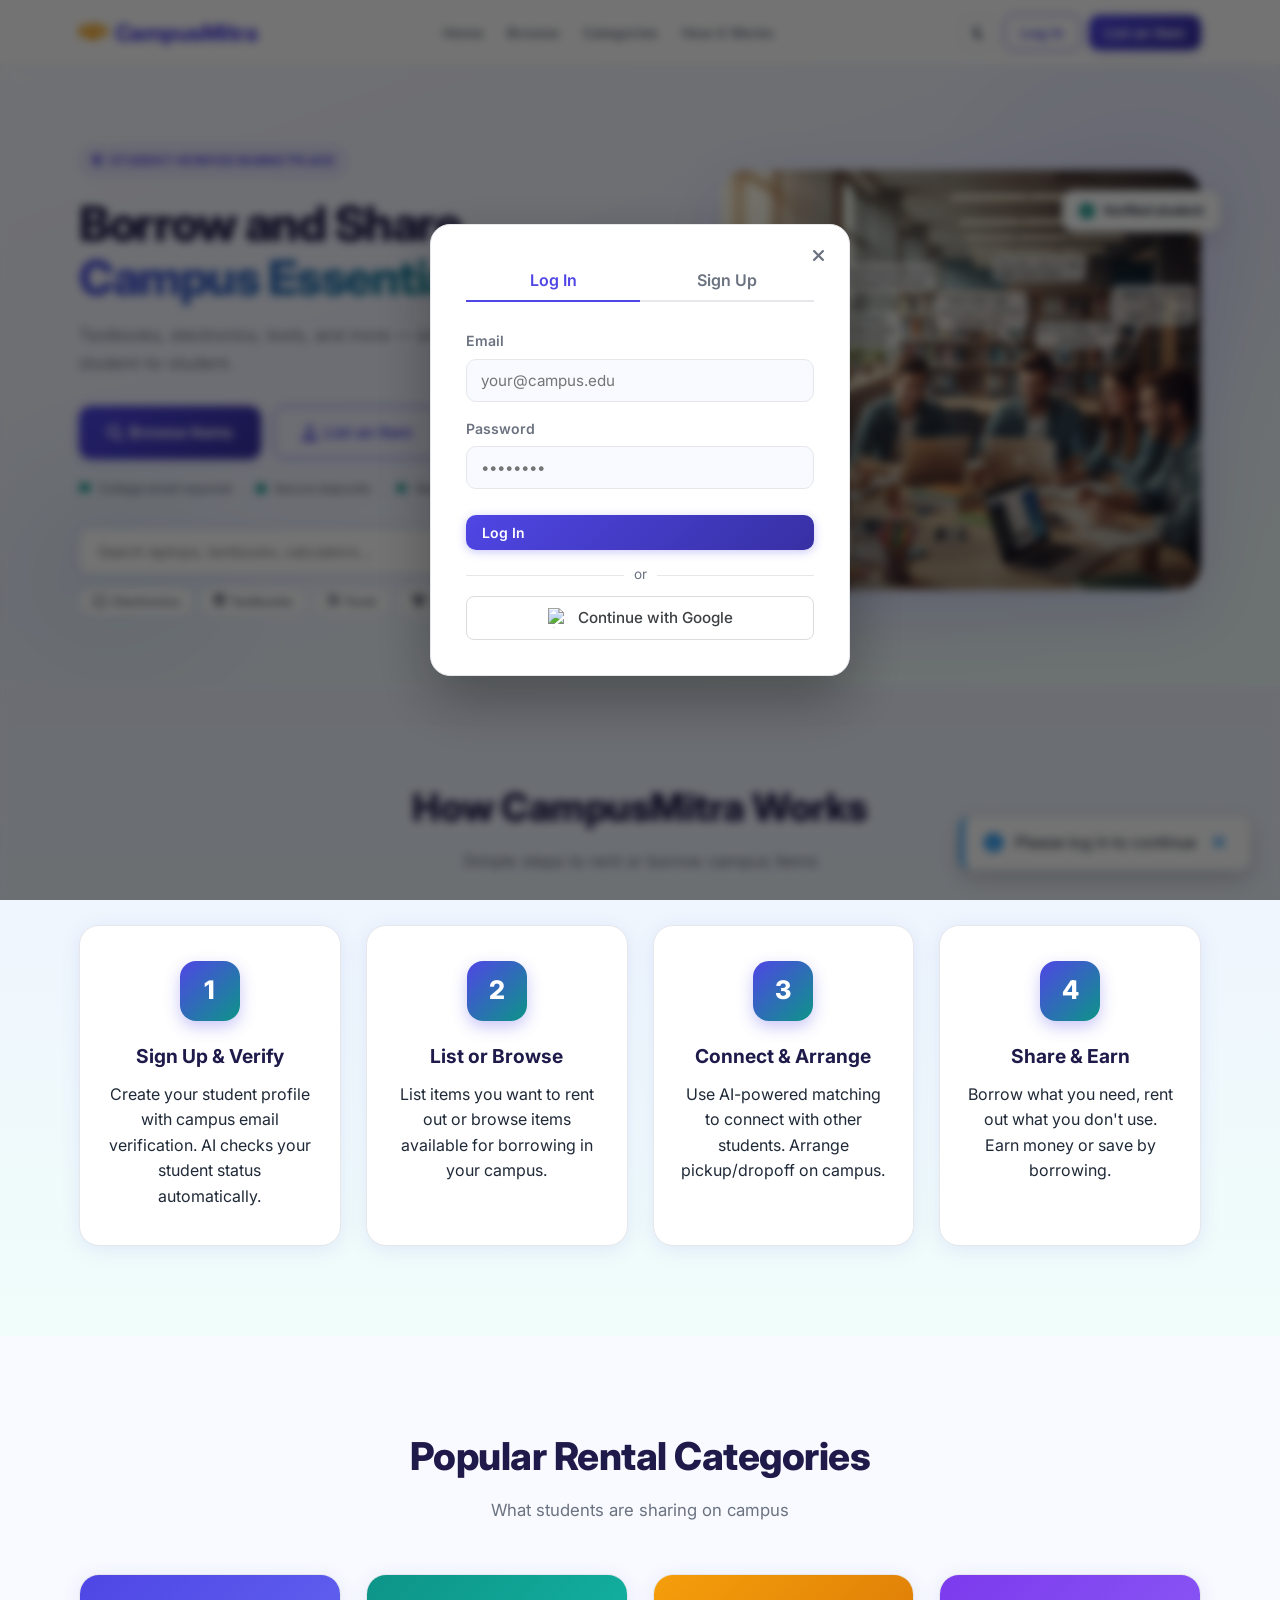
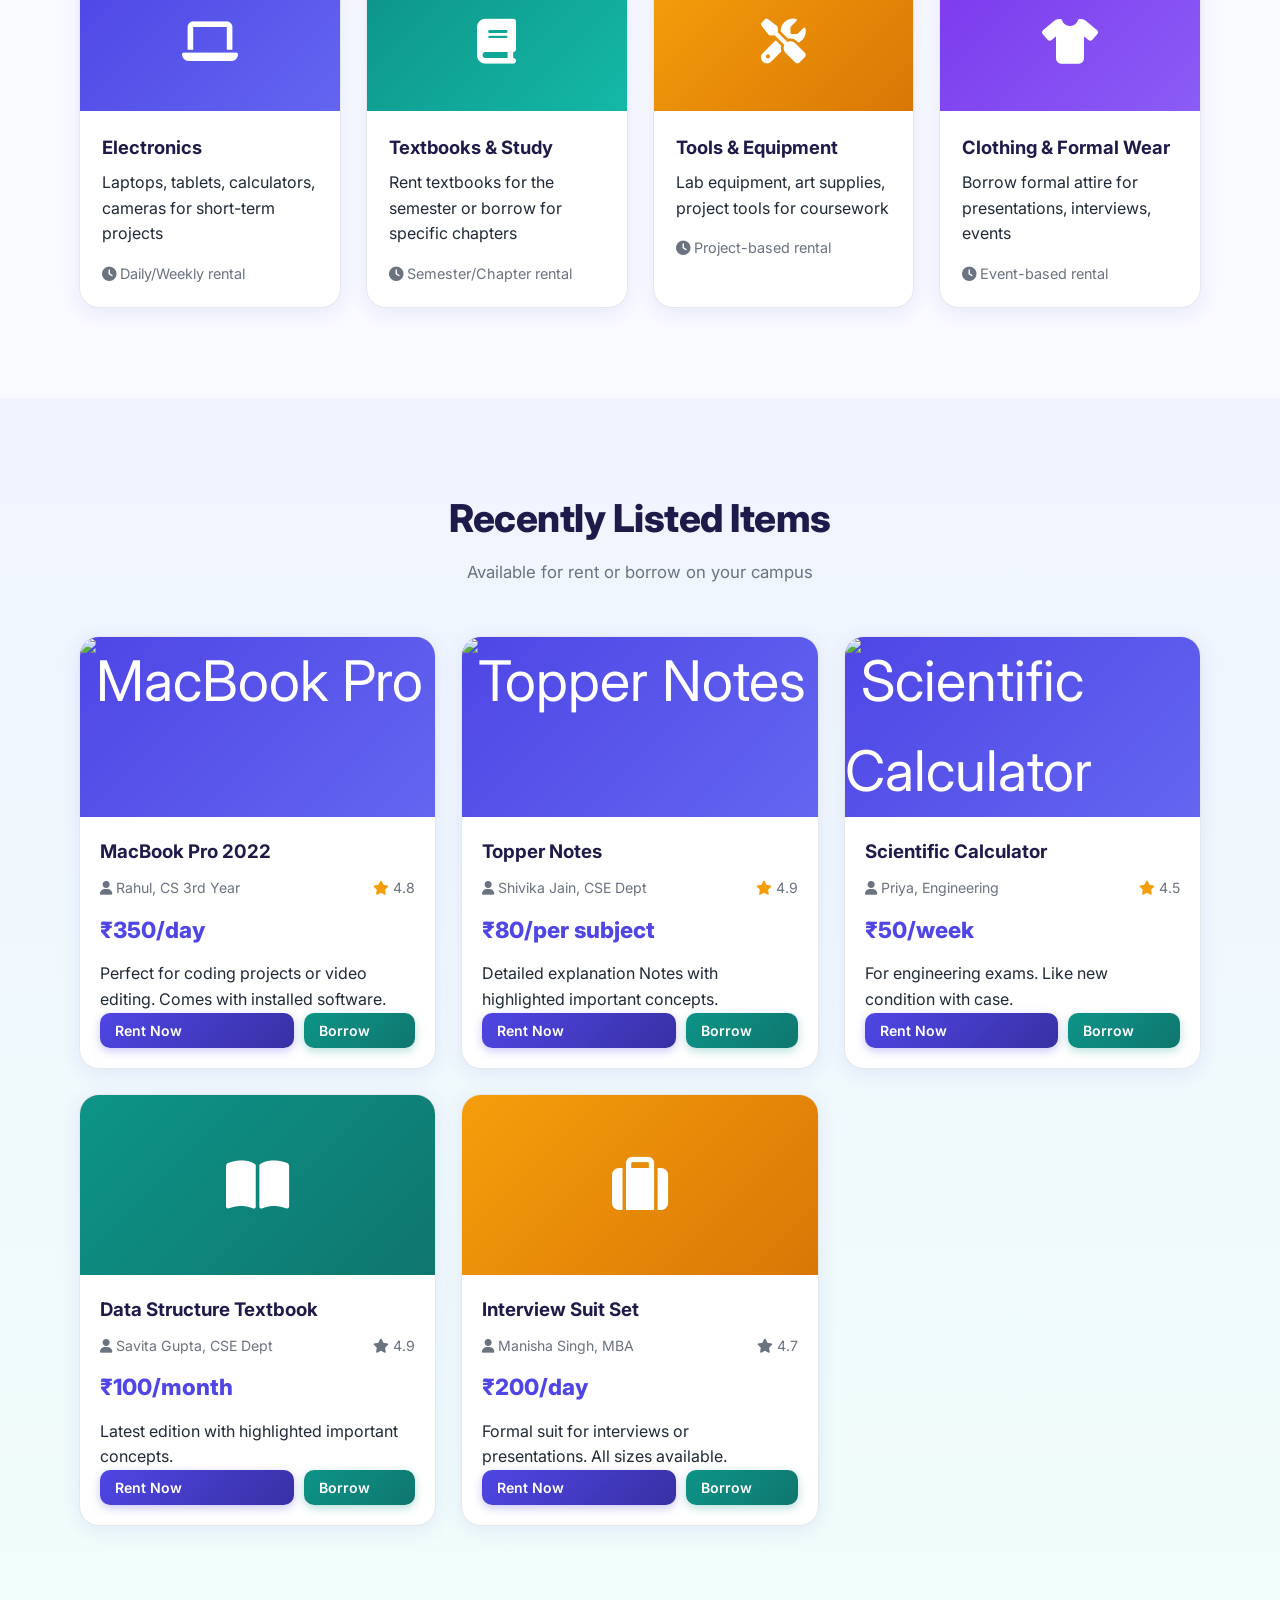
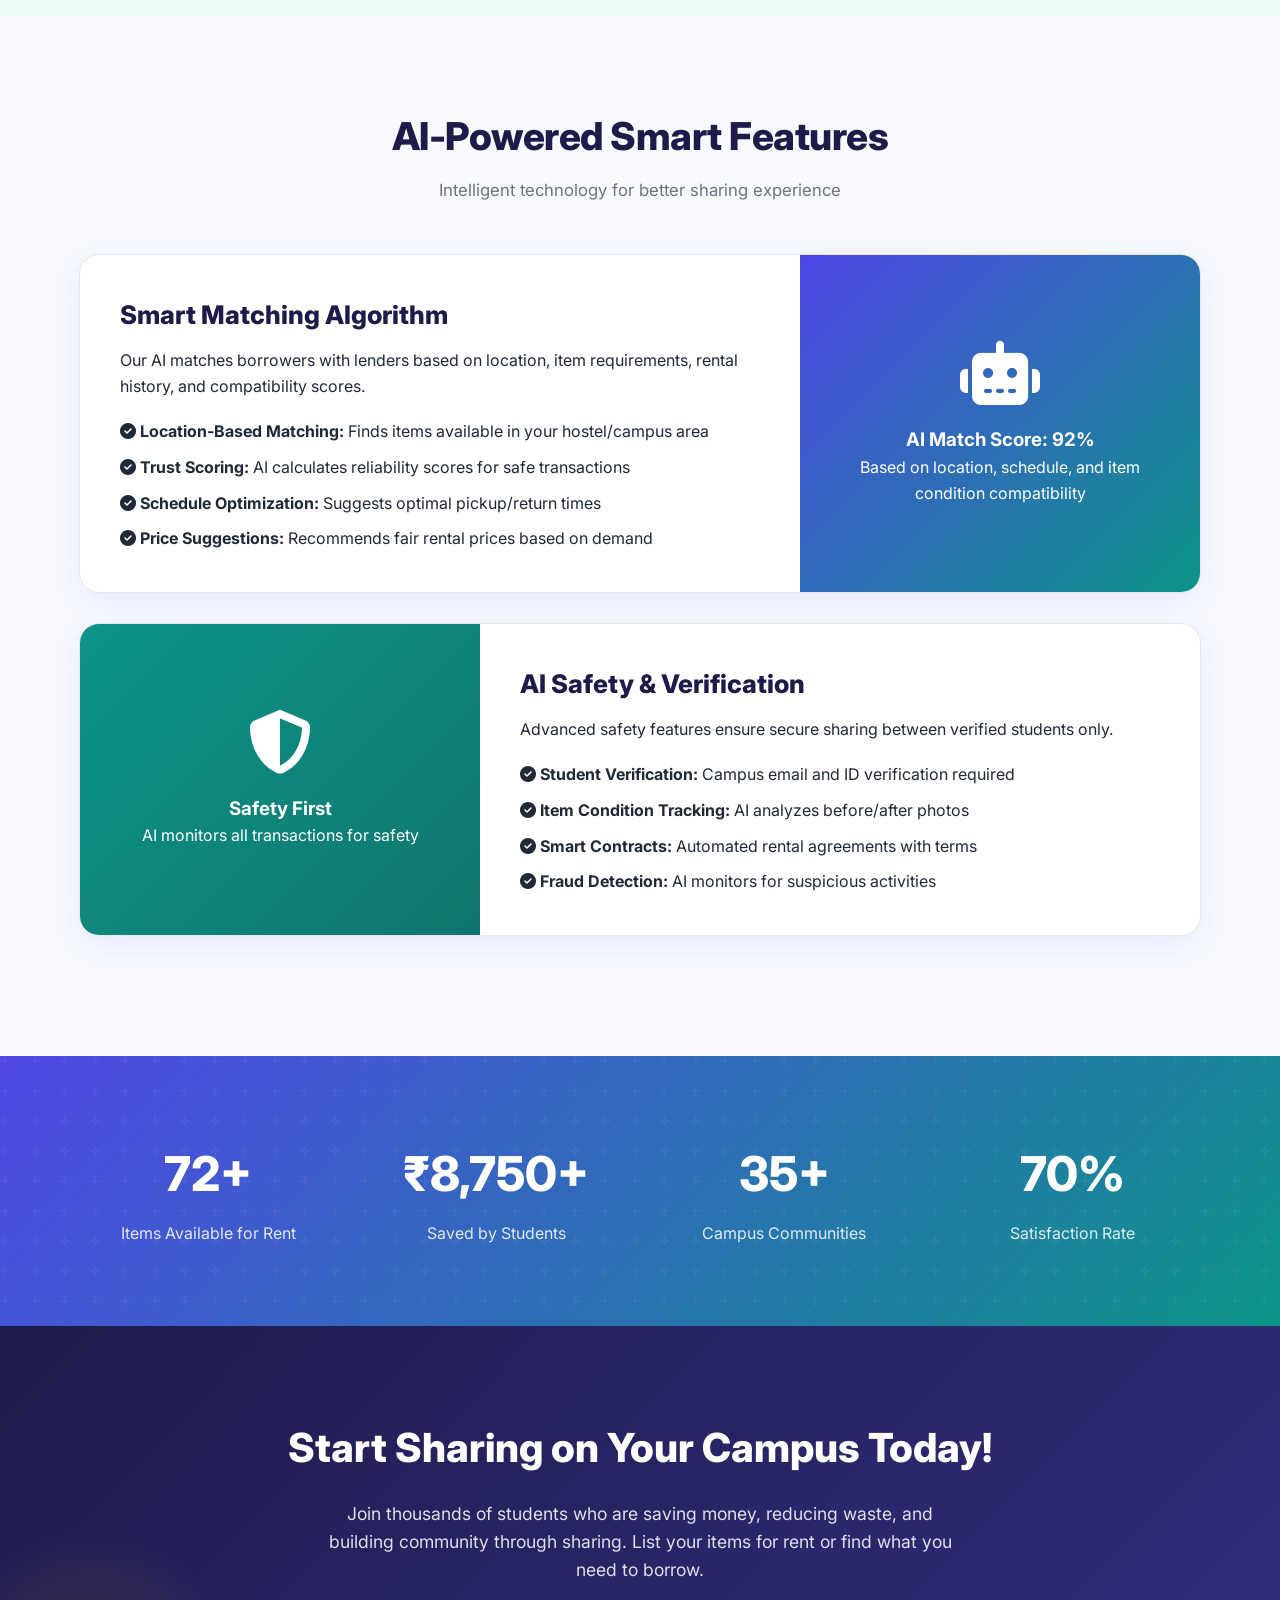
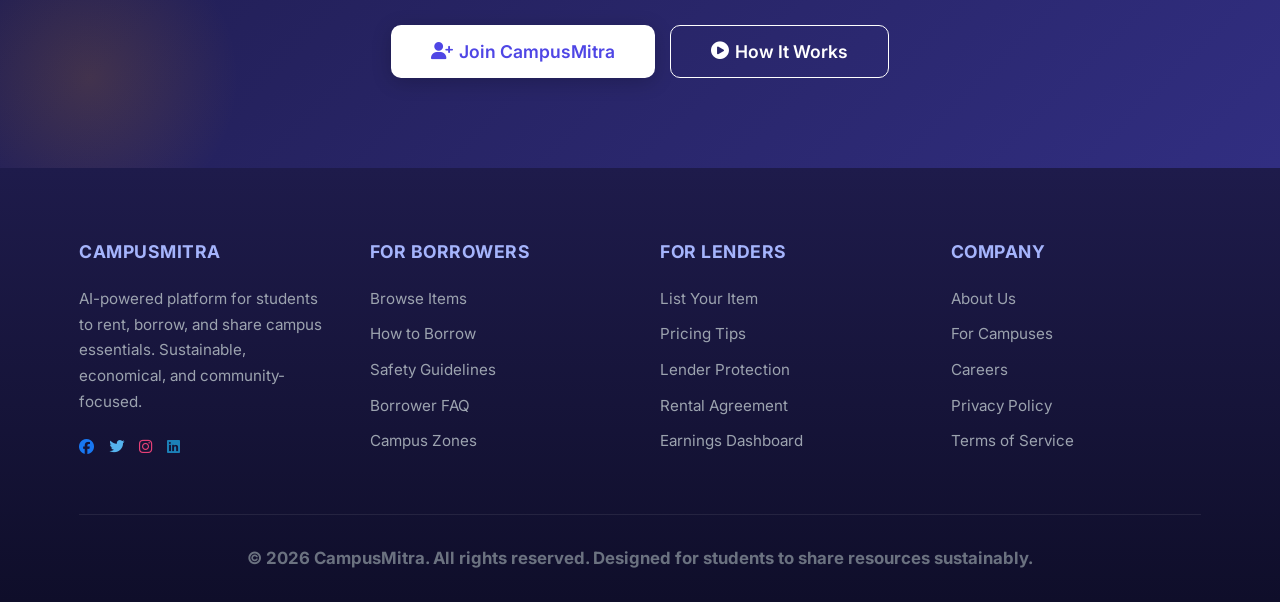
==== frontend/borrower-dashboard.html @ 9a8df1ee "Add files via upload" ====
<!DOCTYPE html>
<html lang="en">
<head>
    <meta charset="UTF-8">
    <meta name="viewport" content="width=device-width, initial-scale=1.0">
    <title>Borrower Dashboard — CampusMitra</title>
    <link rel="preconnect" href="https://fonts.googleapis.com">
    <link href="https://fonts.googleapis.com/css2?family=Inter:wght@400;500;600;700;800&display=swap" rel="stylesheet">
    <link rel="stylesheet" href="https://cdnjs.cloudflare.com/ajax/libs/font-awesome/6.4.0/css/all.min.css">
    <link rel="stylesheet" href="style.css">
    <link rel="stylesheet" href="dashboard.css">
    <script src="theme.js"></script>
</head>
<body>

<!-- NAVBAR -->
<header>
    <div class="container">
        <div class="header-content">
            <a href="index.html" class="logo" style="text-decoration:none">
                <i class="fas fa-handshake"></i>
                <span>CampusMitra</span>
            </a>
            <nav><ul>
                <li><a href="index.html">Home</a></li>
                <li><a href="owner-dashboard.html">Owner</a></li>
                <li><a href="borrower-dashboard.html" class="nav-active">Borrower</a></li>
            </ul></nav>
            <div class="auth-buttons">
                <button class="dark-toggle" id="darkToggle"><i class="fas fa-moon"></i> Dark</button>
                <span class="dash-user-name" id="dashUserName"></span>
                <button class="btn btn-outline" onclick="logout()">Log Out</button>
            </div>
            <button class="hamburger" id="dashHamburger" aria-label="Toggle menu" onclick="toggleDashSidebar()">
                <span></span><span></span><span></span>
            </button>
        </div>
    </div>
</header>

<div class="dash-layout">

    <!-- SIDEBAR -->
    <aside class="dash-sidebar">
        <div class="sidebar-profile">
            <div class="avatar" id="avatarInitial">?</div>
            <div>
                <div class="sidebar-name" id="sidebarName">Loading...</div>
                <div class="sidebar-role">Borrower</div>
            </div>
        </div>
        <nav class="sidebar-nav">
            <a href="#" class="sidebar-link active" data-tab="overview"><i class="fas fa-chart-pie"></i> Overview</a>
            <a href="#" class="sidebar-link" data-tab="browse"><i class="fas fa-search"></i> Browse Items</a>
            <a href="#" class="sidebar-link" data-tab="my-rentals"><i class="fas fa-receipt"></i> My Rentals <span class="badge" id="rentalBadge">0</span></a>
        </nav>
    </aside>

    <!-- MAIN CONTENT -->
    <main class="dash-main">

        <!-- OVERVIEW TAB -->
        <div class="tab-content active" id="tab-overview">
            <div class="dash-header">
                <h1>Welcome back, <span id="borrowerGreet">Borrower</span> 👋</h1>
                <p>Find items to borrow and track your active rentals.</p>
            </div>
            <div class="overview-cards">
                <div class="ov-card indigo">
                    <i class="fas fa-receipt"></i>
                    <div>
                        <div class="ov-num" id="ovTotal">0</div>
                        <div class="ov-label">Total Rentals</div>
                    </div>
                </div>
                <div class="ov-card teal">
                    <i class="fas fa-spinner"></i>
                    <div>
                        <div class="ov-num" id="ovActive">0</div>
                        <div class="ov-label">Active Now</div>
                    </div>
                </div>
                <div class="ov-card amber">
                    <i class="fas fa-clock"></i>
                    <div>
                        <div class="ov-num" id="ovPendingB">0</div>
                        <div class="ov-label">Pending Approval</div>
                    </div>
                </div>
                <div class="ov-card purple">
                    <i class="fas fa-check-double"></i>
                    <div>
                        <div class="ov-num" id="ovReturned">0</div>
                        <div class="ov-label">Returned</div>
                    </div>
                </div>
            </div>

            <div class="dash-section-title">Your Active Rentals</div>
            <div id="activeRentalsList"><div class="empty-state"><i class="fas fa-inbox"></i><p>No active rentals</p></div></div>
        </div>

        <!-- BROWSE TAB -->
        <div class="tab-content" id="tab-browse">
            <div class="dash-header">
                <h1>Browse Available Items</h1>
            </div>
            <div class="browse-filters">
                <div class="search-bar-dash">
                    <i class="fas fa-search"></i>
                    <input type="text" id="browseSearch" placeholder="Search items..." oninput="filterBrowse()" />
                </div>
                <select id="browseCategory" onchange="filterBrowse()">
                    <option value="">All Categories</option>
                    <option value="electronics">Electronics</option>
                    <option value="textbooks">Textbooks</option>
                    <option value="tools">Tools</option>
                    <option value="clothing">Clothing</option>
                </select>
                <select id="browseCondition" onchange="filterBrowse()">
                    <option value="">Any Condition</option>
                    <option value="New">New</option>
                    <option value="Excellent">Excellent</option>
                    <option value="Good">Good</option>
                </select>
            </div>
            <div class="browse-grid" id="browseGrid">
                <div class="empty-state"><i class="fas fa-spinner fa-spin"></i><p>Loading items...</p></div>
            </div>
        </div>

        <!-- MY RENTALS TAB -->
        <div class="tab-content" id="tab-my-rentals">
            <div class="dash-header">
                <h1>My Rentals</h1>
                <p>All your past and current rental requests.</p>
            </div>
            <div id="allRentalsList"><div class="empty-state"><i class="fas fa-receipt"></i><p>No rentals yet</p></div></div>
        </div>

    </main>
</div>

<div class="toast-container" id="toastContainer"></div>
<script src="dashboard.js"></script>
<script>initDashboard('borrower')</script>
<!-- Firebase Google Sign-In -->
<script type="module" src="firebase-auth.js"></script>
</body>
</html>
---- frontend/style.css ----
* {
    margin: 0;
    padding: 0;
    box-sizing: border-box;
    font-family: 'Inter', 'Segoe UI', Tahoma, Geneva, Verdana, sans-serif;
}

:root {
    /* Core palette — Indigo + Teal + Amber */
    --primary: #4f46e5;        /* Indigo 600 */
    --primary-dark: #3730a3;   /* Indigo 700 */
    --secondary: #0d9488;      /* Teal 600 */
    --secondary-dark: #0f766e; /* Teal 700 */
    --accent: #f59e0b;         /* Amber 500 */
    --accent-dark: #d97706;    /* Amber 600 */

    /* Neutrals */
    --dark: #1e1b4b;           /* Deep indigo for headings */
    --gray: #6b7280;
    --light-gray: #f0f4ff;     /* Soft indigo tint bg */
    --blue: #2563eb;

    /* Layout */
    --bg: #f8faff;
    --card-bg: #ffffff;
    --text: #1f2937;
    --header-bg: #ffffff;
    --shadow: rgba(79, 70, 229, 0.10);
    --border: #e5e7eb;
}

body {
    background-color: var(--bg);
    color: var(--text);
    line-height: 1.6;
    transition: background-color 0.3s, color 0.3s;
}

/* ===== DARK MODE VARIABLES ===== */
body.dark-mode {
    --primary: #818cf8;
    --primary-dark: #6366f1;
    --secondary: #2dd4bf;
    --secondary-dark: #14b8a6;
    --accent: #fbbf24;
    --accent-dark: #f59e0b;
    --dark: #e0e7ff;
    --gray: #9ca3af;
    --light-gray: #1e1e2e;
    --bg: #0f0f1a;
    --card-bg: #1a1a2e;
    --text: #e2e8f0;
    --header-bg: #13131f;
    --shadow: rgba(0,0,0,0.5);
    --border: #2d2d44;
}

/* ===== DARK MODE — Global input/select/textarea overrides ===== */
body.dark-mode input,
body.dark-mode select,
body.dark-mode textarea,
body.dark-mode .form-control {
    background: var(--bg) !important;
    color: var(--text) !important;
    border-color: var(--border) !important;
}

body.dark-mode input::placeholder,
body.dark-mode textarea::placeholder {
    color: #6b7280 !important;
}

body.dark-mode select option {
    background: var(--card-bg);
    color: var(--text);
}

body.dark-mode input:focus,
body.dark-mode select:focus,
body.dark-mode textarea:focus,
body.dark-mode .form-control:focus {
    border-color: var(--primary) !important;
    box-shadow: 0 0 0 3px rgba(129,140,248,0.15) !important;
}

/* ===== DARK MODE — Table ===== */
body.dark-mode .items-table {
    background: var(--card-bg);
}

body.dark-mode .items-table td {
    color: var(--text);
}

body.dark-mode .items-table tbody tr:hover {
    background: rgba(129,140,248,0.07);
}

/* ===== DARK MODE — Modal ===== */
body.dark-mode .modal-box {
    background: var(--card-bg);
    border-color: var(--border);
}

body.dark-mode .modal-tab {
    color: var(--gray);
}

body.dark-mode .modal-tab.active {
    color: var(--primary);
}

/* ===== DARK MODE — Dropdown ===== */
body.dark-mode .dash-dropdown-menu {
    background: var(--card-bg);
    border-color: var(--border);
    box-shadow: 0 10px 30px rgba(0,0,0,0.4);
}

body.dark-mode .dash-dropdown-menu a {
    color: var(--text);
}

body.dark-mode .dash-dropdown-menu a:hover {
    background: rgba(129,140,248,0.1);
    color: var(--primary);
}

/* ===== DARK MODE — Filter bar ===== */
body.dark-mode .filter-bar {
    background: var(--card-bg);
    border-color: var(--border);
}

/* ===== DARK MODE — Rentals tabs ===== */
body.dark-mode .rentals-tab {
    background: var(--card-bg);
    border-color: var(--border);
    color: var(--gray);
}

body.dark-mode .rentals-tab.active {
    border-color: var(--primary);
    color: var(--primary);
    background: rgba(129,140,248,0.1);
}

/* ===== DARK MODE — Rental card ===== */
body.dark-mode .rental-card {
    background: var(--card-bg);
    border-color: var(--border);
}

body.dark-mode .rental-item-name {
    color: var(--text);
}

/* ===== DARK MODE — Back button ===== */
body.dark-mode .back-button {
    background: var(--card-bg);
    color: var(--text);
    border-color: var(--border);
}

/* ===== DARK MODE — Stat box ===== */
body.dark-mode .stat-box {
    background: var(--card-bg);
    border-color: var(--border);
}

/* ===== DARK MODE — Toast ===== */
body.dark-mode .toast {
    background: var(--card-bg);
    color: var(--text);
    box-shadow: 0 8px 25px rgba(0,0,0,0.5);
}

/* ===== DARK MODE — Scroll top ===== */
body.dark-mode .scroll-top {
    box-shadow: 0 6px 20px rgba(0,0,0,0.5);
}

/* ===== DARK MODE — Hero search ===== */
body.dark-mode .hero-search {
    border-color: var(--border);
    box-shadow: 0 4px 20px rgba(0,0,0,0.3);
}

body.dark-mode .hero-search input {
    background: var(--card-bg) !important;
    color: var(--text) !important;
}

/* ===== DARK MODE — Step cards ===== */
body.dark-mode .step {
    background: var(--card-bg);
    border-color: var(--border);
}

body.dark-mode .step p {
    color: var(--gray);
}

/* ===== DARK MODE — Category card ===== */
body.dark-mode .category-card {
    background: var(--card-bg);
    border-color: var(--border);
}

/* ===== DARK MODE — Item card ===== */
body.dark-mode .item-card {
    background: var(--card-bg);
    border-color: var(--border);
}

body.dark-mode .item-meta {
    color: var(--gray);
}

/* ===== DARK MODE — AI feature card ===== */
body.dark-mode .ai-feature-card {
    background: var(--card-bg);
    border-color: var(--border);
}

body.dark-mode .ai-feature-content p {
    color: var(--gray);
}

/* ===== DARK MODE — Google button ===== */
body.dark-mode .btn-google {
    background: #1e1e2e;
    border-color: var(--border);
    color: var(--text);
}

body.dark-mode .btn-google:hover {
    background: #252538;
}

body.dark-mode .google-divider::before,
body.dark-mode .google-divider::after {
    background: var(--border);
}

body.dark-mode .google-divider {
    color: var(--gray);
}

.container {
    width: 90%;
    max-width: 1200px;
    margin: 0 auto;
    padding: 0 15px;
}

/* ===== HEADER ===== */
header {
    background-color: var(--header-bg);
    box-shadow: 0 1px 0 var(--border);
    position: sticky;
    top: 0;
    z-index: 1000;
    transition: background-color 0.3s, box-shadow 0.3s;
    backdrop-filter: blur(12px);
    -webkit-backdrop-filter: blur(12px);
}

/* Scrolled state — slightly more opaque */
header.scrolled {
    box-shadow: 0 1px 0 var(--border), 0 4px 24px var(--shadow);
}

body.dark-mode header {
    background-color: rgba(19, 19, 31, 0.92);
}

.header-content {
    display: flex;
    justify-content: space-between;
    align-items: center;
    padding: 14px 0;
    gap: 12px;
}

.logo {
    display: flex;
    align-items: center;
    gap: 8px;
    font-size: 1.4rem;
    font-weight: 800;
    color: var(--primary);
    letter-spacing: -0.5px;
    flex-shrink: 0;
    text-decoration: none;
    transition: opacity 0.2s;
}

.logo:hover { opacity: 0.85; }
.logo i { color: var(--accent); }

nav ul {
    display: flex;
    list-style: none;
    gap: 4px;
}

nav a {
    text-decoration: none;
    color: var(--gray);
    font-weight: 600;
    font-size: 0.875rem;
    transition: color 0.2s;
    position: relative;
    white-space: nowrap;
    padding: 6px 10px;
    border-radius: 8px;
}

nav a:hover {
    color: var(--primary);
    background: rgba(79, 70, 229, 0.06);
}

nav a:focus-visible {
    outline: 2px solid var(--primary);
    outline-offset: 2px;
}

body.dark-mode nav a { color: #9ca3af; }
body.dark-mode nav a:hover {
    color: var(--primary);
    background: rgba(129, 140, 248, 0.08);
}

.auth-buttons {
    display: flex;
    align-items: center;
    gap: 8px;
    flex-shrink: 0;
    flex-wrap: nowrap;
}

/* Dark mode toggle — icon only */
.dark-toggle {
    background: none;
    border: 1.5px solid var(--border);
    border-radius: 8px;
    width: 36px;
    height: 36px;
    cursor: pointer;
    font-size: 0.95rem;
    color: var(--gray);
    transition: all 0.2s;
    display: flex;
    align-items: center;
    justify-content: center;
    flex-shrink: 0;
}

.dark-toggle:hover {
    border-color: var(--primary);
    color: var(--primary);
    background: rgba(79, 70, 229, 0.06);
}

.dark-toggle:focus-visible {
    outline: 2px solid var(--primary);
    outline-offset: 2px;
}

/* Hamburger */
.hamburger {
    display: none;
    flex-direction: column;
    gap: 5px;
    cursor: pointer;
    padding: 6px;
    background: none;
    border: 1.5px solid var(--border);
    border-radius: 8px;
    transition: border-color 0.2s;
}

.hamburger:hover { border-color: var(--primary); }

.hamburger:focus-visible {
    outline: 2px solid var(--primary);
    outline-offset: 2px;
}

.hamburger span {
    display: block;
    width: 20px;
    height: 2px;
    background: var(--gray);
    border-radius: 2px;
    transition: all 0.3s;
}

body.dark-mode .hamburger span { background: #9ca3af; }

.hamburger.open span:nth-child(1) { transform: translateY(7px) rotate(45deg); }
.hamburger.open span:nth-child(2) { opacity: 0; }
.hamburger.open span:nth-child(3) { transform: translateY(-7px) rotate(-45deg); }

/* Mobile nav */
.mobile-nav {
    display: none;
    background: var(--header-bg);
    padding: 8px 0 16px;
    border-top: 1px solid var(--border);
}

.mobile-nav.open { display: block; }

.mobile-nav ul {
    list-style: none;
    display: flex;
    flex-direction: column;
    gap: 0;
}

.mobile-nav ul li a {
    display: block;
    padding: 11px 20px;
    text-decoration: none;
    color: var(--text);
    font-weight: 600;
    font-size: 0.9rem;
    transition: background 0.15s, color 0.15s;
    border-radius: 0;
}

body.dark-mode .mobile-nav ul li a { color: #d1d5db; }
.mobile-nav ul li a:hover {
    background: rgba(79, 70, 229, 0.06);
    color: var(--primary);
}

/* ===== BUTTONS ===== */
.btn {
    padding: 9px 16px;
    border-radius: 10px;
    border: none;
    font-weight: 600;
    cursor: pointer;
    transition: all 0.2s;
    font-size: 0.875rem;
    white-space: nowrap;
    display: inline-flex;
    align-items: center;
    gap: 6px;
}

.btn:focus-visible {
    outline: 2px solid var(--primary);
    outline-offset: 2px;
}

.btn-primary {
    background: linear-gradient(135deg, var(--primary), var(--primary-dark));
    color: #fff;
    box-shadow: 0 2px 10px rgba(79, 70, 229, 0.3);
}

.btn-primary:hover {
    transform: translateY(-1px);
    box-shadow: 0 6px 18px rgba(79, 70, 229, 0.4);
}

.btn-primary:active { transform: translateY(0); }

.btn-outline {
    background-color: transparent;
    color: var(--primary);
    border: 1.5px solid var(--primary);
}

.btn-outline:hover {
    background-color: rgba(79, 70, 229, 0.06);
    box-shadow: 0 2px 10px rgba(79, 70, 229, 0.15);
}

body.dark-mode .btn-outline:hover {
    background-color: rgba(129, 140, 248, 0.1);
}

/* Hero-sized CTA buttons */
.btn-hero {
    font-size: 1rem;
    padding: 13px 28px;
    border-radius: 12px;
}

/* ===== HERO ===== */
.hero {
    padding: 80px 0 72px;
    background: linear-gradient(160deg, #f8faff 0%, #eef2ff 50%, #f0fdfa 100%);
    transition: background 0.3s;
    position: relative;
    overflow: hidden;
}

body.dark-mode .hero {
    background: linear-gradient(160deg, #0f0f1a 0%, #13131f 60%, #0d1a1a 100%);
}

/* Subtle decorative blobs */
.hero::before {
    content: '';
    position: absolute;
    top: -100px;
    right: -100px;
    width: 500px;
    height: 500px;
    background: radial-gradient(circle, rgba(79,70,229,0.07) 0%, transparent 65%);
    border-radius: 50%;
    pointer-events: none;
}

.hero::after {
    content: '';
    position: absolute;
    bottom: -80px;
    left: -80px;
    width: 400px;
    height: 400px;
    background: radial-gradient(circle, rgba(13,148,136,0.06) 0%, transparent 65%);
    border-radius: 50%;
    pointer-events: none;
}

.hero-content {
    display: flex;
    align-items: center;
    justify-content: space-between;
    gap: 56px;
    position: relative;
    z-index: 1;
}

.hero-text {
    flex: 1;
    max-width: 560px;
}

/* Badge above headline */
.hero-badge {
    display: inline-flex;
    align-items: center;
    gap: 6px;
    background: rgba(79, 70, 229, 0.08);
    border: 1px solid rgba(79, 70, 229, 0.18);
    color: var(--primary);
    font-size: 0.78rem;
    font-weight: 700;
    padding: 5px 12px;
    border-radius: 20px;
    margin-bottom: 20px;
    letter-spacing: 0.02em;
    text-transform: uppercase;
}

body.dark-mode .hero-badge {
    background: rgba(129, 140, 248, 0.1);
    border-color: rgba(129, 140, 248, 0.2);
    color: #a5b4fc;
}

h1 {
    font-size: 3rem;
    color: var(--dark);
    margin-bottom: 18px;
    line-height: 1.12;
    font-weight: 800;
    letter-spacing: -1.5px;
}

.tagline {
    font-size: 1.05rem;
    color: var(--gray);
    margin-bottom: 28px;
    line-height: 1.65;
    max-width: 480px;
}

/* CTA group */
.hero-cta-group {
    display: flex;
    gap: 12px;
    flex-wrap: wrap;
    margin-bottom: 18px;
}

/* Trust line */
.hero-trust {
    display: flex;
    align-items: center;
    gap: 8px;
    flex-wrap: wrap;
    font-size: 0.78rem;
    color: var(--gray);
    margin-bottom: 28px;
    font-weight: 500;
}

.hero-trust i {
    color: var(--secondary);
    font-size: 0.72rem;
}

.trust-dot {
    color: var(--border);
    font-size: 0.9rem;
}

body.dark-mode .trust-dot { color: #374151; }

.highlight {
    color: var(--primary);
    font-weight: 800;
    background: linear-gradient(135deg, var(--primary), var(--secondary));
    -webkit-background-clip: text;
    -webkit-text-fill-color: transparent;
    background-clip: text;
}

/* Search bar */
.hero-search {
    display: flex;
    gap: 0;
    margin-bottom: 14px;
    border-radius: 12px;
    overflow: hidden;
    box-shadow: 0 2px 16px var(--shadow);
    max-width: 480px;
    border: 1.5px solid var(--border);
    transition: border-color 0.2s, box-shadow 0.2s;
}

.hero-search:focus-within {
    border-color: var(--primary);
    box-shadow: 0 0 0 3px rgba(79, 70, 229, 0.1), 0 2px 16px var(--shadow);
}

.hero-search input {
    flex: 1;
    padding: 13px 18px;
    border: none;
    font-size: 0.9rem;
    outline: none;
    background: var(--card-bg);
    color: var(--text);
}

.hero-search button {
    padding: 13px 20px;
    background: linear-gradient(135deg, var(--primary), var(--primary-dark));
    color: white;
    border: none;
    cursor: pointer;
    font-size: 1rem;
    font-weight: 600;
    transition: opacity 0.2s;
    white-space: nowrap;
    display: flex;
    align-items: center;
    gap: 6px;
}

.hero-search button:hover { opacity: 0.88; }

.hero-search button:focus-visible {
    outline: 2px solid var(--primary);
    outline-offset: -2px;
}

/* Quick-search chips */
.hero-chips {
    display: flex;
    gap: 8px;
    flex-wrap: wrap;
}

.chip {
    display: inline-flex;
    align-items: center;
    gap: 5px;
    padding: 5px 12px;
    border-radius: 20px;
    border: 1.5px solid var(--border);
    background: var(--card-bg);
    color: var(--gray);
    font-size: 0.78rem;
    font-weight: 600;
    cursor: pointer;
    transition: all 0.2s;
    white-space: nowrap;
}

.chip:hover {
    border-color: var(--primary);
    color: var(--primary);
    background: rgba(79, 70, 229, 0.05);
}

.chip:focus-visible {
    outline: 2px solid var(--primary);
    outline-offset: 2px;
}

body.dark-mode .chip {
    background: rgba(255,255,255,0.04);
    border-color: var(--border);
    color: #9ca3af;
}

body.dark-mode .chip:hover {
    border-color: var(--primary);
    color: var(--primary);
    background: rgba(129, 140, 248, 0.08);
}

/* Hero image */
.hero-image {
    flex: 1;
    position: relative;
    max-width: 480px;
}

.hero-img-frame {
    position: relative;
    border-radius: 24px;
    overflow: hidden;
    box-shadow: 0 24px 64px rgba(79, 70, 229, 0.16);
}

.hero-img-frame img {
    width: 100%;
    display: block;
    border-radius: 24px;
    transition: transform 0.5s ease;
    max-height: 420px;
    object-fit: cover;
}

.hero-img-frame:hover img { transform: scale(1.03); }

.hero-img-overlay {
    position: absolute;
    inset: 0;
    background: linear-gradient(
        to bottom,
        transparent 50%,
        rgba(15, 15, 26, 0.35) 100%
    );
    border-radius: 24px;
    pointer-events: none;
}

/* Floating trust cards */
.hero-float-card {
    position: absolute;
    display: flex;
    align-items: center;
    gap: 8px;
    background: var(--card-bg);
    border: 1px solid var(--border);
    border-radius: 12px;
    padding: 10px 16px;
    font-size: 0.8rem;
    font-weight: 700;
    color: var(--text);
    box-shadow: 0 8px 24px rgba(0,0,0,0.12);
    white-space: nowrap;
    animation: floatCard 3s ease-in-out infinite;
}

.hero-float-card i {
    color: var(--secondary);
    font-size: 1rem;
}

.hero-float-card--top {
    top: 20px;
    right: -20px;
    animation-delay: 0s;
}

.hero-float-card--bottom {
    bottom: 28px;
    left: -20px;
    animation-delay: 1.5s;
}

.hero-float-card--bottom i { color: var(--accent); }

@keyframes floatCard {
    0%, 100% { transform: translateY(0); }
    50%       { transform: translateY(-6px); }
}

/* Screen-reader only utility */
.sr-only {
    position: absolute;
    width: 1px;
    height: 1px;
    padding: 0;
    margin: -1px;
    overflow: hidden;
    clip: rect(0,0,0,0);
    white-space: nowrap;
    border: 0;
}

/* Hero-sized CTA buttons */
.btn-hero {
    font-size: 1rem;
    padding: 13px 28px;
    border-radius: 12px;
}

/* ===== HOW IT WORKS ===== */
.section-title {
    text-align: center;
    margin-bottom: 50px;
}

.section-title h2 {
    font-size: 2.4rem;
    margin-bottom: 10px;
    color: var(--dark);
    font-weight: 800;
    letter-spacing: -0.5px;
}

.section-title p { color: var(--gray); font-size: 1.05rem; }
.works {
    padding: 90px 0;
    background: linear-gradient(180deg, #eef2ff 0%, #f0fdfa 100%);
    transition: background 0.3s;
}

body.dark-mode .works {
    background: linear-gradient(180deg, #13131f 0%, #0d1a1a 100%);
}

.works-steps {
    display: flex;
    justify-content: space-between;
    gap: 25px;
    flex-wrap: wrap;
}

.step {
    flex: 1;
    min-width: 220px;
    text-align: center;
    padding: 35px 25px;
    background-color: var(--card-bg);
    border-radius: 20px;
    box-shadow: 0 4px 20px var(--shadow);
    transition: transform 0.3s, box-shadow 0.3s;
    border: 1px solid var(--border);
}

.step:hover {
    transform: translateY(-8px);
    box-shadow: 0 16px 40px rgba(79, 70, 229, 0.15);
}

.step-number {
    width: 60px;
    height: 60px;
    background: linear-gradient(135deg, var(--primary), var(--secondary));
    color: white;
    border-radius: 16px;
    display: flex;
    align-items: center;
    justify-content: center;
    font-size: 1.6rem;
    font-weight: 800;
    margin: 0 auto 20px;
    box-shadow: 0 6px 16px rgba(79, 70, 229, 0.3);
}

.step h3 {
    font-size: 1.2rem;
    margin-bottom: 10px;
    color: var(--dark);
    font-weight: 700;
}

body.dark-mode .step h3 { color: #c7d2fe; }

/* ===== CATEGORIES ===== */
.categories {
    padding: 90px 0;
    background-color: var(--bg);
}

.categories-grid {
    display: grid;
    grid-template-columns: repeat(auto-fit, minmax(250px, 1fr));
    gap: 25px;
}

.category-card {
    background-color: var(--card-bg);
    border-radius: 20px;
    overflow: hidden;
    box-shadow: 0 4px 20px var(--shadow);
    transition: transform 0.3s, box-shadow 0.3s;
    cursor: pointer;
    border: 1px solid var(--border);
}

.category-card:hover {
    transform: translateY(-10px);
    box-shadow: 0 20px 45px rgba(79, 70, 229, 0.18);
}

.category-icon {
    padding: 32px;
    text-align: center;
    font-size: 2.8rem;
    color: white;
    position: relative;
}

.category-content { padding: 22px; }

.category-content h3 {
    margin-bottom: 8px;
    color: var(--dark);
    font-size: 1.15rem;
    font-weight: 700;
}

body.dark-mode .category-content h3 { color: #c7d2fe; }
body.dark-mode .category-content p { color: var(--gray); }

/* ===== FEATURED ITEMS ===== */
.featured {
    padding: 90px 0;
    background: linear-gradient(180deg, #f0f4ff 0%, #f0fdfa 100%);
    transition: background 0.3s;
}

body.dark-mode .featured {
    background: linear-gradient(180deg, #13131f 0%, #0d1a1a 100%);
}

.items-grid {
    display: grid;
    grid-template-columns: repeat(auto-fill, minmax(280px, 1fr));
    gap: 25px;
}

.item-card {
    background-color: var(--card-bg);
    border-radius: 20px;
    overflow: hidden;
    box-shadow: 0 4px 20px var(--shadow);
    transition: transform 0.3s, box-shadow 0.3s;
    border: 1px solid var(--border);
}

.item-card:hover {
    transform: translateY(-6px);
    box-shadow: 0 16px 40px rgba(79, 70, 229, 0.15);
}

.item-img {
    height: 180px;
    display: flex;
    align-items: center;
    justify-content: center;
    font-size: 3.5rem;
    color: white;
    position: relative;
    overflow: hidden;
    background: linear-gradient(135deg, #4f46e5, #6366f1);
}

.item-details { padding: 20px; }

.item-details h3 {
    margin-bottom: 10px;
    color: var(--dark);
    font-weight: 700;
}

body.dark-mode .item-details h3 { color: #c7d2fe; }

.item-meta {
    display: flex;
    justify-content: space-between;
    margin-bottom: 12px;
    font-size: 0.88rem;
    color: var(--gray);
}

.item-price {
    font-size: 1.4rem;
    font-weight: 800;
    color: var(--primary);
    margin-bottom: 14px;
}

body.dark-mode .item-price { color: #a5b4fc; }

.item-actions { display: flex; gap: 10px; }

.btn-small {
    padding: 9px 15px;
    border-radius: 10px;
    font-size: 0.88rem;
}

.btn-rent {
    background: linear-gradient(135deg, var(--primary), var(--primary-dark));
    color: white;
    flex: 2;
    border: none;
    cursor: pointer;
    font-weight: 600;
    transition: opacity 0.3s, transform 0.2s;
    box-shadow: 0 3px 10px rgba(79, 70, 229, 0.3);
}

.btn-rent:hover { opacity: 0.9; transform: translateY(-1px); }

.btn-borrow {
    background: linear-gradient(135deg, var(--secondary), var(--secondary-dark));
    color: white;
    flex: 1;
    border: none;
    cursor: pointer;
    font-weight: 600;
    transition: opacity 0.3s, transform 0.2s;
    box-shadow: 0 3px 10px rgba(13, 148, 136, 0.3);
}

.btn-borrow:hover { opacity: 0.9; transform: translateY(-1px); }

/* ===== AI FEATURES ===== */
.ai-features {
    padding: 90px 0;
    background-color: var(--bg);
}

.ai-feature-card {
    display: flex;
    background-color: var(--card-bg);
    border-radius: 20px;
    overflow: hidden;
    box-shadow: 0 8px 30px var(--shadow);
    margin-bottom: 30px;
    border: 1px solid var(--border);
    transition: transform 0.3s;
}

.ai-feature-card:hover { transform: translateY(-4px); }

.ai-feature-content {
    flex: 2;
    padding: 40px;
}

.ai-feature-content h2 {
    color: var(--dark);
    margin-bottom: 12px;
    font-weight: 800;
    font-size: 1.6rem;
}

body.dark-mode .ai-feature-content h2 { color: #c7d2fe; }

.ai-feature-visual {
    flex: 1;
    background: linear-gradient(135deg, var(--primary), var(--secondary));
    color: white;
    padding: 40px;
    display: flex;
    flex-direction: column;
    justify-content: center;
    align-items: center;
    text-align: center;
}

.ai-feature-visual i {
    font-size: 4rem;
    margin-bottom: 20px;
    animation: pulse 2s infinite;
}

@keyframes pulse {
    0%, 100% { transform: scale(1); }
    50% { transform: scale(1.08); }
}

/* ===== STATS ===== */
.stats {
    padding: 80px 0;
    background: linear-gradient(135deg, var(--primary) 0%, var(--secondary) 100%);
    color: white;
    text-align: center;
    position: relative;
    overflow: hidden;
}

.stats::before {
    content: '';
    position: absolute;
    inset: 0;
    background: url("data:image/svg+xml,%3Csvg width='60' height='60' viewBox='0 0 60 60' xmlns='http://www.w3.org/2000/svg'%3E%3Cg fill='none' fill-rule='evenodd'%3E%3Cg fill='%23ffffff' fill-opacity='0.04'%3E%3Cpath d='M36 34v-4h-2v4h-4v2h4v4h2v-4h4v-2h-4zm0-30V0h-2v4h-4v2h4v4h2V6h4V4h-4zM6 34v-4H4v4H0v2h4v4h2v-4h4v-2H6zM6 4V0H4v4H0v2h4v4h2V6h4V4H6z'/%3E%3C/g%3E%3C/g%3E%3C/svg%3E");
}

.stats-grid {
    display: grid;
    grid-template-columns: repeat(auto-fit, minmax(200px, 1fr));
    gap: 30px;
    position: relative;
}

.stat-item h3 {
    font-size: 3rem;
    margin-bottom: 8px;
    font-weight: 800;
}

.stat-item p { font-size: 1rem; opacity: 0.85; }

/* ===== CTA ===== */
.cta {
    padding: 90px 0;
    background: linear-gradient(135deg, var(--dark) 0%, #312e81 100%);
    color: white;
    text-align: center;
    position: relative;
    overflow: hidden;
}

.cta::before {
    content: '';
    position: absolute;
    bottom: -60px;
    left: -60px;
    width: 300px;
    height: 300px;
    background: radial-gradient(circle, rgba(245,158,11,0.15) 0%, transparent 70%);
    border-radius: 50%;
}

.cta h2 {
    font-size: 2.5rem;
    margin-bottom: 20px;
    font-weight: 800;
    color: white;
}

.cta p {
    font-size: 1.1rem;
    margin-bottom: 30px;
    max-width: 650px;
    margin-left: auto;
    margin-right: auto;
    opacity: 0.85;
}

/* ===== FOOTER ===== */
footer {
    background: linear-gradient(180deg, #1e1b4b 0%, #0f0e2a 100%);
    color: white;
    padding: 70px 0 30px;
}

.footer-content {
    display: grid;
    grid-template-columns: repeat(auto-fit, minmax(200px, 1fr));
    gap: 40px;
    margin-bottom: 50px;
}

.footer-column h3 {
    color: #a5b4fc;
    margin-bottom: 20px;
    font-size: 1.1rem;
    font-weight: 700;
    text-transform: uppercase;
    letter-spacing: 0.5px;
}

.footer-column p { color: #9ca3af; line-height: 1.7; font-size: 0.95rem; }
.footer-column ul { list-style: none; }
.footer-column ul li { margin-bottom: 10px; }

.footer-column a {
    color: #9ca3af;
    text-decoration: none;
    transition: color 0.3s;
    font-size: 0.95rem;
}

.footer-column a:hover { color: #a5b4fc; }

.copyright {
    text-align: center;
    padding-top: 30px;
    border-top: 1px solid rgba(255,255,255,0.08);
    color: #6b7280;
    font-size: 0.9rem;
}

/* ===== TOAST ===== */
.toast-container {
    position: fixed;
    bottom: 30px;
    right: 30px;
    z-index: 9999;
    display: flex;
    flex-direction: column;
    gap: 10px;
}

.toast {
    background: var(--card-bg);
    color: var(--text);
    padding: 14px 20px;
    border-radius: 12px;
    box-shadow: 0 8px 25px rgba(0,0,0,0.2);
    display: flex;
    align-items: center;
    gap: 12px;
    min-width: 280px;
    max-width: 380px;
    animation: slideIn 0.3s ease;
    border-left: 4px solid var(--primary);
}

.toast.success { border-left-color: #4CAF50; }
.toast.error { border-left-color: #f44336; }
.toast.info { border-left-color: #2196F3; }

.toast i { font-size: 1.2rem; }
.toast.success i { color: #4CAF50; }
.toast.error i { color: #f44336; }
.toast.info i { color: #2196F3; }

.toast-close {
    margin-left: auto;
    background: none;
    border: none;
    cursor: pointer;
    color: var(--gray);
    font-size: 1rem;
    padding: 0 4px;
}

@keyframes slideIn {
    from { transform: translateX(100px); opacity: 0; }
    to { transform: translateX(0); opacity: 1; }
}

@keyframes slideOut {
    from { transform: translateX(0); opacity: 1; }
    to { transform: translateX(100px); opacity: 0; }
}

/* ===== CATEGORY PAGE ===== */
.category-page {
    max-width: 1200px;
    margin: 0 auto;
    padding: 30px 20px;
    background-color: var(--bg);
    min-height: 100vh;
    transition: background 0.3s;
}

.category-header {
    background: linear-gradient(135deg, var(--primary), var(--secondary));
    color: white;
    padding: 35px 40px;
    border-radius: 20px;
    margin-bottom: 30px;
    box-shadow: 0 10px 30px rgba(79, 70, 229, 0.25);
}

.category-header h1 {
    margin: 0 0 10px 0;
    font-size: 2.2rem;
    color: white;
    font-weight: 800;
}

.category-header p {
    margin: 0;
    opacity: 0.88;
    font-size: 1.05rem;
}

.back-button {
    display: inline-flex;
    align-items: center;
    gap: 8px;
    background-color: var(--card-bg);
    color: var(--text);
    text-decoration: none;
    padding: 10px 20px;
    border-radius: 10px;
    margin-bottom: 20px;
    font-weight: 600;
    transition: all 0.3s;
    cursor: pointer;
    border: 1px solid var(--border);
    font-family: inherit;
    font-size: 0.95rem;
    box-shadow: 0 2px 8px var(--shadow);
}

.back-button:hover {
    background: linear-gradient(135deg, var(--primary), var(--primary-dark));
    color: white;
    border-color: transparent;
    transform: translateX(-4px);
}

.category-stats {
    display: grid;
    grid-template-columns: repeat(auto-fit, minmax(180px, 1fr));
    gap: 20px;
    margin-bottom: 30px;
}

.stat-box {
    background: var(--card-bg);
    border-radius: 16px;
    padding: 22px;
    text-align: center;
    box-shadow: 0 4px 15px var(--shadow);
    border: 1px solid var(--border);
}

.stat-value {
    font-size: 1.8rem;
    font-weight: 800;
    color: var(--primary);
    margin-bottom: 5px;
}

body.dark-mode .stat-value { color: #a5b4fc; }

.stat-label {
    font-size: 0.88rem;
    color: var(--gray);
}

.items-table {
    width: 100%;
    border-collapse: collapse;
    box-shadow: 0 5px 20px var(--shadow);
    border-radius: 16px;
    overflow: hidden;
    background: var(--card-bg);
}

.items-table thead {
    background: linear-gradient(135deg, var(--primary), var(--secondary));
    color: white;
}

.items-table th {
    padding: 18px 16px;
    text-align: left;
    font-weight: 600;
    font-size: 0.95rem;
    letter-spacing: 0.3px;
}

.items-table tbody tr {
    border-bottom: 1px solid var(--border);
    transition: background-color 0.2s;
}

.items-table tbody tr:hover { background-color: var(--light-gray); }
.items-table tbody tr:last-child { border-bottom: none; }

.items-table td {
    padding: 16px;
    color: var(--text);
    font-size: 0.95rem;
}

.item-name { font-weight: 700; color: var(--dark) !important; }
body.dark-mode .item-name { color: #c7d2fe !important; }

.item-condition {
    padding: 4px 12px;
    border-radius: 20px;
    font-size: 0.82rem;
    font-weight: 600;
}

.condition-excellent { background: #ecfdf5; color: #065f46; }
.condition-good { background: #fffbeb; color: #92400e; }
.condition-new { background: #eff6ff; color: #1e40af; }

body.dark-mode .condition-excellent { background: #064e3b; color: #6ee7b7; }
body.dark-mode .condition-good { background: #451a03; color: #fcd34d; }
body.dark-mode .condition-new { background: #1e3a5f; color: #93c5fd; }

.rent-button {
    background: linear-gradient(135deg, var(--primary), var(--primary-dark));
    color: white;
    border: none;
    padding: 9px 18px;
    border-radius: 9px;
    cursor: pointer;
    font-weight: 600;
    font-size: 0.88rem;
    transition: opacity 0.3s, transform 0.2s;
    display: inline-flex;
    align-items: center;
    gap: 6px;
    box-shadow: 0 3px 10px rgba(79, 70, 229, 0.3);
}

.rent-button:hover { opacity: 0.88; transform: translateY(-1px); }

/* ===== SCROLL TO TOP ===== */
.scroll-top {
    position: fixed;
    bottom: 30px;
    left: 30px;
    width: 46px;
    height: 46px;
    background: linear-gradient(135deg, var(--primary), var(--primary-dark));
    color: white;
    border: none;
    border-radius: 12px;
    cursor: pointer;
    font-size: 1rem;
    display: none;
    align-items: center;
    justify-content: center;
    box-shadow: 0 6px 20px rgba(79, 70, 229, 0.4);
    transition: all 0.3s;
    z-index: 999;
}

.scroll-top.visible { display: flex; }
.scroll-top:hover { transform: translateY(-3px); box-shadow: 0 10px 25px rgba(79, 70, 229, 0.5); }

/* ===== RESPONSIVE ===== */
@media (max-width: 992px) {
    .hero-content { flex-direction: column; text-align: center; gap: 40px; }
    .hero-text { max-width: 100%; }
    .tagline { max-width: 100%; }
    h1 { font-size: 2.5rem; }
    .hero-cta-group { justify-content: center; }
    .hero-trust { justify-content: center; }
    .hero-search { max-width: 100%; }
    .hero-chips { justify-content: center; }
    .hero-image { max-width: 100%; width: 100%; }
    .hero-float-card--top { right: 10px; }
    .hero-float-card--bottom { left: 10px; }
    .ai-feature-card { flex-direction: column; }
}

@media (max-width: 768px) {
    nav, .auth-buttons { display: none; }
    .hamburger { display: flex; }

    h1 { font-size: 2rem; letter-spacing: -0.5px; }
    .section-title h2 { font-size: 2rem; }
    .works-steps { flex-direction: column; }
    .toast-container { bottom: 15px; right: 15px; left: 15px; }
    .toast { min-width: unset; }
    .scroll-top { bottom: 15px; left: 15px; }
    .hero-float-card { display: none; }
}

/* ===== UTILITY ===== */
.star-icon { color: var(--accent); }
.check-icon { color: var(--secondary); }

body.dark-mode .check-icon { color: #2dd4bf; }

/* CTA buttons */
.cta .btn-primary {
    background: white;
    color: var(--primary);
    box-shadow: 0 4px 20px rgba(0,0,0,0.2);
}

.cta .btn-primary:hover {
    background: #f0f4ff;
    box-shadow: 0 8px 25px rgba(0,0,0,0.25);
}

.cta .btn-outline {
    border-color: rgba(255,255,255,0.6);
    color: white;
}

.cta .btn-outline:hover {
    background: rgba(255,255,255,0.15);
    border-color: white;
    color: white;
}

/* ===== AUTH MODAL ===== */
.modal-overlay {
    position: fixed;
    inset: 0;
    background: rgba(0,0,0,0.55);
    z-index: 10000;
    display: flex;
    align-items: center;
    justify-content: center;
    padding: 20px;
    backdrop-filter: blur(4px);
}

.modal-box {
    background: var(--card-bg);
    border-radius: 20px;
    padding: 35px;
    width: 100%;
    max-width: 420px;
    position: relative;
    box-shadow: 0 25px 60px rgba(0,0,0,0.3);
    border: 1px solid var(--border);
    animation: modalIn 0.25s ease;
}

@keyframes modalIn {
    from { transform: scale(0.92); opacity: 0; }
    to   { transform: scale(1);    opacity: 1; }
}

.modal-close {
    position: absolute;
    top: 16px; right: 16px;
    background: none;
    border: none;
    font-size: 1.1rem;
    color: var(--gray);
    cursor: pointer;
    padding: 4px 8px;
    border-radius: 6px;
    transition: background 0.2s;
}

.modal-close:hover { background: var(--light-gray); }

.modal-tabs {
    display: flex;
    gap: 0;
    margin-bottom: 28px;
    border-bottom: 2px solid var(--border);
}

.modal-tab {
    flex: 1;
    background: none;
    border: none;
    padding: 10px;
    font-size: 1rem;
    font-weight: 600;
    color: var(--gray);
    cursor: pointer;
    border-bottom: 2px solid transparent;
    margin-bottom: -2px;
    transition: all 0.2s;
}

.modal-tab.active {
    color: var(--primary);
    border-bottom-color: var(--primary);
}

.form-group {
    margin-bottom: 16px;
}

.form-group label {
    display: block;
    font-size: 0.88rem;
    font-weight: 600;
    color: var(--gray);
    margin-bottom: 6px;
}

.form-group input {
    width: 100%;
    padding: 11px 14px;
    border: 1.5px solid var(--border);
    border-radius: 10px;
    font-size: 0.95rem;
    background: var(--bg);
    color: var(--text);
    outline: none;
    transition: border-color 0.2s;
}

.form-group input:focus {
    border-color: var(--primary);
    box-shadow: 0 0 0 3px rgba(79,70,229,0.1);
}

/* ===== DASHBOARD DROPDOWN ===== */
.dash-dropdown {
    position: relative;
}

.dash-dropdown-btn {
    display: flex;
    align-items: center;
    gap: 7px;
    white-space: nowrap;
}

.dash-dropdown-menu {
    display: none;
    position: absolute;
    top: calc(100% + 8px);
    right: 0;
    background: var(--card-bg);
    border: 1px solid var(--border);
    border-radius: 12px;
    box-shadow: 0 10px 30px rgba(0,0,0,0.12);
    min-width: 210px;
    z-index: 2000;
    overflow: hidden;
    animation: dropIn 0.18s ease;
}

@keyframes dropIn {
    from { opacity: 0; transform: translateY(-6px); }
    to   { opacity: 1; transform: translateY(0); }
}

.dash-dropdown-menu a {
    display: flex;
    align-items: center;
    gap: 10px;
    padding: 13px 18px;
    text-decoration: none;
    color: var(--text);
    font-size: 0.92rem;
    font-weight: 600;
    transition: background 0.15s;
}

.dash-dropdown-menu a:hover {
    background: var(--light-gray);
    color: var(--primary);
}

.dash-dropdown-menu a i {
    width: 16px;
    color: var(--primary);
    font-size: 0.9rem;
}

.dash-dropdown-menu.open { display: block; }

/* ===== FILTER BAR ===== */
.filter-bar {
    display: flex;
    align-items: flex-end;
    gap: 12px;
    flex-wrap: wrap;
    background: var(--card-bg);
    border: 1px solid var(--border);
    border-radius: 12px;
    padding: 16px 20px;
    margin-bottom: 20px;
}

.filter-group {
    display: flex;
    flex-direction: column;
    gap: 5px;
}

.filter-group label {
    font-size: 0.78rem;
    font-weight: 600;
    color: var(--gray);
    text-transform: uppercase;
    letter-spacing: 0.04em;
}

.filter-group input,
.filter-group select {
    padding: 8px 12px;
    border: 1px solid var(--border);
    border-radius: 8px;
    background: var(--bg);
    color: var(--text);
    font-size: 0.9rem;
    width: 130px;
    outline: none;
    transition: border-color 0.2s;
}

.filter-group input:focus,
.filter-group select:focus {
    border-color: var(--primary);
}

/* ===== RENTALS DASHBOARD ===== */
.rentals-tabs {
    display: flex;
    gap: 8px;
    margin-bottom: 24px;
}

.rentals-tab {
    padding: 10px 24px;
    border: 2px solid var(--border);
    border-radius: 8px;
    background: var(--card-bg);
    color: var(--gray);
    font-weight: 600;
    cursor: pointer;
    transition: all 0.2s;
}

.rentals-tab.active {
    border-color: var(--primary);
    color: var(--primary);
    background: rgba(79, 70, 229, 0.08);
}

.rentals-content {
    display: grid;
    grid-template-columns: repeat(auto-fill, minmax(300px, 1fr));
    gap: 16px;
}

.rental-card {
    background: var(--card-bg);
    border: 1px solid var(--border);
    border-radius: 12px;
    padding: 18px;
    transition: box-shadow 0.2s;
}

.rental-card:hover {
    box-shadow: 0 4px 16px var(--shadow);
}

.rental-card-header {
    display: flex;
    justify-content: space-between;
    align-items: center;
    margin-bottom: 12px;
    gap: 10px;
}

.rental-item-name {
    font-weight: 700;
    font-size: 1rem;
    color: var(--text);
}

.rental-status {
    font-size: 0.75rem;
    font-weight: 600;
    padding: 3px 10px;
    border-radius: 20px;
    white-space: nowrap;
}

.rental-card-body {
    display: flex;
    flex-direction: column;
    gap: 6px;
    margin-bottom: 12px;
}

.rental-detail {
    font-size: 0.85rem;
    color: var(--gray);
    display: flex;
    align-items: center;
    gap: 7px;
}

.rental-detail i {
    width: 14px;
    color: var(--primary);
}

.rental-card-actions {
    display: flex;
    gap: 8px;
    flex-wrap: wrap;
    padding-top: 10px;
    border-top: 1px solid var(--border);
}

.rentals-empty {
    grid-column: 1 / -1;
    text-align: center;
    padding: 60px 20px;
    color: var(--gray);
    display: flex;
    flex-direction: column;
    align-items: center;
    gap: 16px;
}

/* ===== Google Sign-In Button ===== */
.btn-google {
    display: flex;
    align-items: center;
    justify-content: center;
    gap: 10px;
    width: 100%;
    padding: 11px 16px;
    margin-top: 10px;
    border: 1.5px solid #dadce0;
    border-radius: 8px;
    background: #fff;
    color: #3c4043;
    font-size: 0.95rem;
    font-weight: 500;
    cursor: pointer;
    transition: background 0.2s, box-shadow 0.2s;
}
.btn-google:hover {
    background: #f8f9fa;
    box-shadow: 0 1px 6px rgba(0,0,0,0.12);
}
.google-divider {
    display: flex;
    align-items: center;
    gap: 10px;
    margin: 14px 0 4px;
    color: var(--gray);
    font-size: 0.85rem;
}
.google-divider::before,
.google-divider::after {
    content: '';
    flex: 1;
    height: 1px;
    background: var(--border);
}

/* ===================================================
   PAYMENT PAGE STYLES
   =================================================== */

/* Layout */
.pay-wrap {
    max-width: 980px;
    margin: 36px auto;
    padding: 0 20px;
    display: grid;
    grid-template-columns: 1fr 1fr;
    gap: 28px;
}
@media (max-width: 720px) {
    .pay-wrap { grid-template-columns: 1fr; margin: 20px auto; }
}

/* Card */
.pay-card {
    background: var(--card-bg);
    border: 1px solid var(--border);
    border-radius: 20px;
    padding: 28px;
    box-shadow: 0 4px 20px var(--shadow);
}

/* Title inside card */
.pay-title {
    font-size: 1.2rem;
    font-weight: 800;
    color: var(--dark);
    margin-bottom: 20px;
    display: flex;
    align-items: center;
    gap: 10px;
}
body.dark-mode .pay-title { color: #c7d2fe; }

/* Steps bar */
.steps-bar {
    display: flex;
    align-items: center;
    margin-bottom: 24px;
    flex-wrap: nowrap;
    overflow-x: auto;
}

.step-dot {
    display: flex;
    align-items: center;
    gap: 7px;
    font-size: 0.8rem;
    font-weight: 600;
    color: var(--gray);
    white-space: nowrap;
}
.step-dot.done  { color: var(--secondary); }
.step-dot.active{ color: var(--primary); }

.step-dot .dot {
    width: 28px;
    height: 28px;
    border-radius: 50%;
    border: 2px solid currentColor;
    display: flex;
    align-items: center;
    justify-content: center;
    font-size: 0.72rem;
    font-weight: 700;
    flex-shrink: 0;
}
.step-dot.done  .dot { background: var(--secondary); border-color: var(--secondary); color: #fff; }
.step-dot.active .dot{ background: var(--primary);   border-color: var(--primary);   color: #fff; }

.step-line {
    flex: 1;
    height: 2px;
    background: var(--border);
    margin: 0 6px;
    min-width: 20px;
}
.step-line.done { background: var(--secondary); }

/* Item banner */
.item-banner {
    border-radius: 14px;
    padding: 20px;
    color: #fff;
    display: flex;
    align-items: center;
    gap: 16px;
    margin-bottom: 20px;
    background: linear-gradient(135deg, #4f46e5, #0d9488);
}
.item-banner i   { font-size: 2.6rem; opacity: 0.9; flex-shrink: 0; }
.item-banner h2  { font-size: 1.2rem; font-weight: 800; margin-bottom: 3px; }
.item-banner p   { font-size: 0.88rem; opacity: 0.85; margin: 0; }

/* Detail rows */
.detail-row {
    display: flex;
    justify-content: space-between;
    align-items: center;
    padding: 11px 0;
    border-bottom: 1px solid var(--border);
    font-size: 0.92rem;
    gap: 12px;
}
.detail-row:last-child { border-bottom: none; }
.detail-label { color: var(--gray); font-weight: 500; display: flex; align-items: center; gap: 7px; flex-shrink: 0; }
.detail-value { font-weight: 700; color: var(--text); text-align: right; }

/* Total row */
.total-row {
    background: linear-gradient(135deg, rgba(79,70,229,.07), rgba(13,148,136,.05));
    border-radius: 10px;
    padding: 14px 16px;
    display: flex;
    justify-content: space-between;
    align-items: center;
    margin-top: 14px;
}
body.dark-mode .total-row { background: linear-gradient(135deg, rgba(129,140,248,.1), rgba(45,212,191,.07)); }
.total-label  { font-weight: 700; font-size: 1rem; color: var(--dark); }
body.dark-mode .total-label { color: #c7d2fe; }
.total-amount { font-size: 1.5rem; font-weight: 800; color: var(--primary); }
body.dark-mode .total-amount { color: #a5b4fc; }

/* Date row */
.date-row { display: grid; grid-template-columns: 1fr 1fr; gap: 14px; }

/* form-control (payment page inputs) */
.form-control {
    width: 100%;
    padding: 11px 14px;
    border: 1.5px solid var(--border);
    border-radius: 10px;
    font-size: 0.95rem;
    background: var(--bg);
    color: var(--text);
    outline: none;
    font-family: inherit;
    transition: border-color 0.2s;
}
.form-control:focus {
    border-color: var(--primary);
    box-shadow: 0 0 0 3px rgba(79,70,229,0.1);
}
body.dark-mode .form-control {
    background: var(--bg) !important;
    color: var(--text) !important;
    border-color: var(--border) !important;
}
body.dark-mode .form-control:focus {
    border-color: var(--primary) !important;
    box-shadow: 0 0 0 3px rgba(129,140,248,0.15) !important;
}

/* Payment methods */
.pay-methods { display: flex; flex-direction: column; gap: 10px; margin-bottom: 18px; }

.pay-method {
    display: flex;
    align-items: center;
    gap: 14px;
    padding: 13px 16px;
    border: 2px solid var(--border);
    border-radius: 12px;
    cursor: pointer;
    transition: all 0.2s;
    background: var(--bg);
}
.pay-method:hover   { border-color: var(--primary); background: rgba(79,70,229,.04); }
.pay-method.selected{ border-color: var(--primary); background: rgba(79,70,229,.07); }
body.dark-mode .pay-method          { background: var(--bg); border-color: var(--border); }
body.dark-mode .pay-method:hover    { background: rgba(129,140,248,.08); }
body.dark-mode .pay-method.selected { background: rgba(129,140,248,.12); border-color: var(--primary); }

.pay-method input[type=radio] { accent-color: var(--primary); width: 18px; height: 18px; flex-shrink: 0; }
.pay-method-icon  { font-size: 1.5rem; width: 34px; text-align: center; }
.pay-method-label { font-weight: 600; font-size: 0.92rem; color: var(--text); }
.pay-method-sub   { font-size: 0.76rem; color: var(--gray); margin-top: 2px; }

/* Card row */
.card-row { display: grid; grid-template-columns: 1fr 1fr; gap: 12px; }

/* Pay button */
.pay-btn {
    width: 100%;
    padding: 15px;
    background: linear-gradient(135deg, var(--primary), var(--primary-dark));
    color: #fff;
    border: none;
    border-radius: 12px;
    font-size: 1rem;
    font-weight: 700;
    cursor: pointer;
    transition: all 0.3s;
    display: flex;
    align-items: center;
    justify-content: center;
    gap: 10px;
    box-shadow: 0 6px 20px rgba(79,70,229,.35);
    margin-top: 8px;
}
.pay-btn:hover    { transform: translateY(-2px); box-shadow: 0 10px 28px rgba(79,70,229,.45); }
.pay-btn:disabled { opacity: .6; cursor: not-allowed; transform: none; }

/* Secure note */
.secure-note {
    text-align: center;
    font-size: 0.76rem;
    color: var(--gray);
    margin-top: 12px;
    display: flex;
    align-items: center;
    justify-content: center;
    gap: 6px;
}

/* Borrow note */
.borrow-note {
    background: rgba(13,148,136,0.08);
    border: 1px solid rgba(13,148,136,0.25);
    border-radius: 12px;
    padding: 16px;
    margin-bottom: 14px;
    font-size: 0.9rem;
    color: #0d9488;
    display: flex;
    align-items: flex-start;
    gap: 10px;
}
body.dark-mode .borrow-note {
    background: rgba(45,212,191,0.08);
    border-color: rgba(45,212,191,0.25);
    color: #2dd4bf;
}

/* Success overlay */
.success-overlay {
    display: none;
    position: fixed;
    inset: 0;
    background: rgba(0,0,0,.6);
    z-index: 9999;
    align-items: center;
    justify-content: center;
    backdrop-filter: blur(4px);
}
.success-box {
    background: var(--card-bg);
    border-radius: 24px;
    padding: 48px 36px;
    text-align: center;
    max-width: 420px;
    width: 90%;
    box-shadow: 0 30px 70px rgba(0,0,0,.3);
    animation: popIn .35s ease;
}
@keyframes popIn {
    from { transform: scale(.85); opacity: 0; }
    to   { transform: scale(1);   opacity: 1; }
}
.success-icon {
    width: 80px;
    height: 80px;
    background: linear-gradient(135deg, #10b981, #059669);
    border-radius: 50%;
    display: flex;
    align-items: center;
    justify-content: center;
    margin: 0 auto 20px;
    font-size: 2.2rem;
    color: #fff;
    box-shadow: 0 8px 24px rgba(16,185,129,.4);
}
.success-box h2 { font-size: 1.6rem; font-weight: 800; color: var(--dark); margin-bottom: 10px; }
body.dark-mode .success-box h2 { color: #c7d2fe; }
.success-box p  { color: var(--gray); font-size: .95rem; margin-bottom: 22px; }

.booking-id {
    background: var(--light-gray);
    border-radius: 10px;
    padding: 12px 20px;
    font-size: .88rem;
    color: var(--gray);
    margin-bottom: 22px;
}
.booking-id span { font-weight: 700; color: var(--primary); }
body.dark-mode .booking-id { background: var(--bg); }
body.dark-mode .booking-id span { color: #a5b4fc; }

.back-home-btn {
    display: inline-flex;
    align-items: center;
    gap: 8px;
    background: linear-gradient(135deg, var(--primary), var(--primary-dark));
    color: #fff;
    padding: 12px 28px;
    border-radius: 10px;
    text-decoration: none;
    font-weight: 700;
    font-size: .95rem;
    transition: opacity .2s;
}
.back-home-btn:hover { opacity: .88; }
---- frontend/dashboard.css ----
/* ===== DASHBOARD LAYOUT ===== */
.dash-layout {
    display: flex;
    min-height: calc(100vh - 65px);
    background: var(--bg);
}

/* ===== SIDEBAR ===== */
.dash-sidebar {
    width: 260px;
    min-width: 260px;
    background: var(--card-bg);
    border-right: 1px solid var(--border);
    padding: 30px 0;
    display: flex;
    flex-direction: column;
    gap: 10px;
    position: sticky;
    top: 65px;
    height: calc(100vh - 65px);
    overflow-y: auto;
}

.sidebar-profile {
    display: flex;
    align-items: center;
    gap: 14px;
    padding: 0 24px 24px;
    border-bottom: 1px solid var(--border);
    margin-bottom: 10px;
}

.avatar {
    width: 48px;
    height: 48px;
    border-radius: 14px;
    background: linear-gradient(135deg, var(--primary), var(--secondary));
    color: white;
    font-size: 1.3rem;
    font-weight: 800;
    display: flex;
    align-items: center;
    justify-content: center;
    flex-shrink: 0;
}

.sidebar-name {
    font-weight: 700;
    font-size: 0.95rem;
    color: var(--dark);
}

body.dark-mode .sidebar-name { color: #c7d2fe; }

.sidebar-role {
    font-size: 0.8rem;
    color: var(--gray);
    margin-top: 2px;
}

.sidebar-nav {
    display: flex;
    flex-direction: column;
    padding: 0 12px;
    gap: 4px;
}

.sidebar-link {
    display: flex;
    align-items: center;
    gap: 12px;
    padding: 11px 14px;
    border-radius: 10px;
    text-decoration: none;
    color: var(--gray);
    font-weight: 600;
    font-size: 0.92rem;
    transition: all 0.2s;
    position: relative;
}

.sidebar-link i { width: 18px; text-align: center; }

.sidebar-link:hover {
    background: var(--light-gray);
    color: var(--primary);
}

.sidebar-link.active {
    background: linear-gradient(135deg, rgba(79,70,229,0.12), rgba(13,148,136,0.08));
    color: var(--primary);
}

body.dark-mode .sidebar-link.active { background: rgba(129,140,248,0.15); }

.badge {
    margin-left: auto;
    background: var(--primary);
    color: white;
    font-size: 0.72rem;
    font-weight: 700;
    padding: 2px 7px;
    border-radius: 20px;
    min-width: 20px;
    text-align: center;
}

/* ===== MAIN ===== */
.dash-main {
    flex: 1;
    padding: 36px 40px;
    overflow-y: auto;
}

.tab-content { display: none; }
.tab-content.active { display: block; }

.dash-header {
    display: flex;
    align-items: flex-start;
    justify-content: space-between;
    flex-wrap: wrap;
    gap: 12px;
    margin-bottom: 30px;
}

.dash-header h1 {
    font-size: 1.8rem;
    font-weight: 800;
    color: var(--dark);
    letter-spacing: -0.5px;
    margin: 0;
}

body.dark-mode .dash-header h1 { color: #c7d2fe; }

.dash-header p {
    color: var(--gray);
    font-size: 0.95rem;
    margin: 4px 0 0;
}

.dash-section-title {
    font-size: 1.1rem;
    font-weight: 700;
    color: var(--dark);
    margin: 30px 0 16px;
    padding-bottom: 10px;
    border-bottom: 1px solid var(--border);
}

body.dark-mode .dash-section-title { color: #c7d2fe; }

/* ===== OVERVIEW CARDS ===== */
.overview-cards {
    display: grid;
    grid-template-columns: repeat(auto-fit, minmax(200px, 1fr));
    gap: 20px;
    margin-bottom: 10px;
}

.ov-card {
    border-radius: 16px;
    padding: 24px;
    display: flex;
    align-items: center;
    gap: 18px;
    color: white;
    box-shadow: 0 4px 20px rgba(0,0,0,0.1);
}

.ov-card i { font-size: 2rem; opacity: 0.85; }
.ov-card.indigo { background: linear-gradient(135deg, #4f46e5, #6366f1); }
.ov-card.teal   { background: linear-gradient(135deg, #0d9488, #14b8a6); }
.ov-card.amber  { background: linear-gradient(135deg, #f59e0b, #d97706); }
.ov-card.purple { background: linear-gradient(135deg, #7c3aed, #8b5cf6); }

.ov-num {
    font-size: 2rem;
    font-weight: 800;
    line-height: 1;
}

.ov-label {
    font-size: 0.85rem;
    opacity: 0.88;
    margin-top: 4px;
}

/* ===== OWNER ITEMS GRID ===== */
.items-owner-grid {
    display: grid;
    grid-template-columns: repeat(auto-fill, minmax(280px, 1fr));
    gap: 20px;
}

.owner-item-card {
    background: var(--card-bg);
    border-radius: 16px;
    border: 1px solid var(--border);
    overflow: hidden;
    box-shadow: 0 4px 16px var(--shadow);
    transition: transform 0.2s;
}

.owner-item-card:hover { transform: translateY(-4px); }

.owner-item-img {
    height: 130px;
    display: flex;
    align-items: center;
    justify-content: center;
    font-size: 2.8rem;
    color: white;
}

.owner-item-body { padding: 18px; }

.owner-item-body h3 {
    font-size: 1rem;
    font-weight: 700;
    color: var(--dark);
    margin-bottom: 6px;
}

body.dark-mode .owner-item-body h3 { color: #c7d2fe; }

.owner-item-meta {
    display: flex;
    justify-content: space-between;
    align-items: center;
    margin-bottom: 12px;
}

.owner-item-price {
    font-size: 1.1rem;
    font-weight: 800;
    color: var(--primary);
}

body.dark-mode .owner-item-price { color: #a5b4fc; }

.status-pill {
    padding: 3px 10px;
    border-radius: 20px;
    font-size: 0.78rem;
    font-weight: 600;
}

.status-available { background: #ecfdf5; color: #065f46; }
.status-rented     { background: #fffbeb; color: #92400e; }
body.dark-mode .status-available { background: #064e3b; color: #6ee7b7; }
body.dark-mode .status-rented    { background: #451a03; color: #fcd34d; }

.owner-item-actions {
    display: flex;
    gap: 8px;
}

.btn-danger {
    background: #fee2e2;
    color: #dc2626;
    border: none;
    padding: 7px 14px;
    border-radius: 8px;
    font-size: 0.85rem;
    font-weight: 600;
    cursor: pointer;
    transition: background 0.2s;
}

.btn-danger:hover { background: #fecaca; }

body.dark-mode .btn-danger { background: #3b0a0a; color: #f87171; }

.btn-sm-teal {
    background: linear-gradient(135deg, var(--secondary), var(--secondary-dark));
    color: white;
    border: none;
    padding: 7px 14px;
    border-radius: 8px;
    font-size: 0.85rem;
    font-weight: 600;
    cursor: pointer;
    flex: 1;
    transition: opacity 0.2s;
}

.btn-sm-teal:hover { opacity: 0.88; }

/* ===== FORM CARD ===== */
.form-card {
    background: var(--card-bg);
    border-radius: 20px;
    padding: 35px;
    border: 1px solid var(--border);
    box-shadow: 0 4px 20px var(--shadow);
    max-width: 700px;
}

.form-row {
    display: grid;
    grid-template-columns: 1fr 1fr;
    gap: 20px;
}

.form-group {
    margin-bottom: 18px;
}

.form-group label {
    display: block;
    font-size: 0.88rem;
    font-weight: 600;
    color: var(--gray);
    margin-bottom: 7px;
}

.form-group input,
.form-group select,
.form-group textarea {
    width: 100%;
    padding: 11px 14px;
    border: 1.5px solid var(--border);
    border-radius: 10px;
    font-size: 0.95rem;
    background: var(--bg);
    color: var(--text);
    outline: none;
    font-family: inherit;
    transition: border-color 0.2s;
    resize: vertical;
}

.form-group input:focus,
.form-group select:focus,
.form-group textarea:focus {
    border-color: var(--primary);
    box-shadow: 0 0 0 3px rgba(79,70,229,0.1);
}

/* ===== REQUEST / RENTAL CARDS ===== */
.request-card {
    background: var(--card-bg);
    border: 1px solid var(--border);
    border-radius: 14px;
    padding: 20px 24px;
    margin-bottom: 14px;
    display: flex;
    align-items: center;
    justify-content: space-between;
    flex-wrap: wrap;
    gap: 14px;
    box-shadow: 0 2px 10px var(--shadow);
    transition: transform 0.2s;
}

.request-card:hover { transform: translateY(-2px); }

.request-info h4 {
    font-size: 1rem;
    font-weight: 700;
    color: var(--dark);
    margin-bottom: 4px;
}

body.dark-mode .request-info h4 { color: #c7d2fe; }

.request-info p {
    font-size: 0.88rem;
    color: var(--gray);
}

.request-actions { display: flex; gap: 8px; flex-wrap: wrap; }

.btn-accept {
    background: linear-gradient(135deg, #0d9488, #14b8a6);
    color: white;
    border: none;
    padding: 8px 18px;
    border-radius: 8px;
    font-size: 0.88rem;
    font-weight: 600;
    cursor: pointer;
    transition: opacity 0.2s;
}

.btn-accept:hover { opacity: 0.88; }

.btn-reject {
    background: #fee2e2;
    color: #dc2626;
    border: none;
    padding: 8px 18px;
    border-radius: 8px;
    font-size: 0.88rem;
    font-weight: 600;
    cursor: pointer;
    transition: background 0.2s;
}

.btn-reject:hover { background: #fecaca; }
body.dark-mode .btn-reject { background: #3b0a0a; color: #f87171; }

.btn-return {
    background: linear-gradient(135deg, #f59e0b, #d97706);
    color: white;
    border: none;
    padding: 8px 18px;
    border-radius: 8px;
    font-size: 0.88rem;
    font-weight: 600;
    cursor: pointer;
    transition: opacity 0.2s;
}

.btn-return:hover { opacity: 0.88; }

/* ===== BROWSE ===== */
.browse-filters {
    display: flex;
    gap: 12px;
    flex-wrap: wrap;
    margin-bottom: 24px;
    align-items: center;
}

.search-bar-dash {
    display: flex;
    align-items: center;
    gap: 10px;
    background: var(--card-bg);
    border: 1.5px solid var(--border);
    border-radius: 10px;
    padding: 10px 16px;
    flex: 1;
    min-width: 200px;
}

.search-bar-dash i { color: var(--gray); }

.search-bar-dash input {
    border: none;
    background: none;
    outline: none;
    font-size: 0.95rem;
    color: var(--text);
    width: 100%;
    font-family: inherit;
}

.browse-filters select {
    padding: 10px 14px;
    border: 1.5px solid var(--border);
    border-radius: 10px;
    background: var(--card-bg);
    color: var(--text);
    font-size: 0.92rem;
    font-family: inherit;
    outline: none;
    cursor: pointer;
}

.browse-grid {
    display: grid;
    grid-template-columns: repeat(auto-fill, minmax(260px, 1fr));
    gap: 20px;
}

.browse-card {
    background: var(--card-bg);
    border-radius: 16px;
    border: 1px solid var(--border);
    overflow: hidden;
    box-shadow: 0 4px 16px var(--shadow);
    transition: transform 0.2s, box-shadow 0.2s;
}

.browse-card:hover {
    transform: translateY(-5px);
    box-shadow: 0 12px 30px rgba(79,70,229,0.15);
}

.browse-card-img {
    height: 120px;
    display: flex;
    align-items: center;
    justify-content: center;
    font-size: 2.5rem;
    color: white;
}

.browse-card-body { padding: 16px; }

.browse-card-body h3 {
    font-size: 0.98rem;
    font-weight: 700;
    color: var(--dark);
    margin-bottom: 6px;
}

body.dark-mode .browse-card-body h3 { color: #c7d2fe; }

.browse-card-body p {
    font-size: 0.85rem;
    color: var(--gray);
    margin-bottom: 10px;
    line-height: 1.5;
}

.browse-price {
    font-size: 1.1rem;
    font-weight: 800;
    color: var(--primary);
    margin-bottom: 12px;
}

body.dark-mode .browse-price { color: #a5b4fc; }

/* ===== EMPTY STATE ===== */
.empty-state {
    text-align: center;
    padding: 50px 20px;
    color: var(--gray);
}

.empty-state i {
    font-size: 3rem;
    margin-bottom: 14px;
    opacity: 0.4;
    display: block;
}

.empty-state p { font-size: 1rem; }

/* ===== NAV ACTIVE ===== */
.nav-active {
    color: var(--primary) !important;
}

.nav-active::after { width: 100% !important; }

.dash-user-name {
    font-size: 0.9rem;
    font-weight: 600;
    color: var(--gray);
}

/* ===== RESPONSIVE ===== */
@media (max-width: 768px) {
    .dash-sidebar {
        display: none;
        position: fixed;
        top: 65px;
        left: 0;
        height: calc(100vh - 65px);
        z-index: 500;
        box-shadow: 4px 0 20px rgba(0,0,0,0.15);
    }
    .dash-sidebar.open { display: flex; }
    .hamburger { display: flex; }
    .dash-main { padding: 20px 16px; }
    .form-row { grid-template-columns: 1fr; }
    .overview-cards { grid-template-columns: 1fr 1fr; }
}

/* Keep auth buttons visible on dashboard mobile */
@media (max-width: 768px) {
    .dash-layout .auth-buttons { display: flex; }
    .dash-layout nav { display: none; }
}

/* ===== DARK MODE — Dashboard specific ===== */
body.dark-mode .dash-sidebar {
    background: var(--card-bg);
    border-right-color: var(--border);
}

body.dark-mode .sidebar-profile {
    border-bottom-color: var(--border);
}

body.dark-mode .sidebar-link {
    color: var(--gray);
}

body.dark-mode .sidebar-link:hover {
    background: rgba(129,140,248,0.1);
    color: var(--primary);
}

body.dark-mode .dash-section-title {
    border-bottom-color: var(--border);
}

body.dark-mode .owner-item-card {
    background: var(--card-bg);
    border-color: var(--border);
}

body.dark-mode .form-card {
    background: var(--card-bg);
    border-color: var(--border);
}

body.dark-mode .form-group input,
body.dark-mode .form-group select,
body.dark-mode .form-group textarea {
    background: var(--bg) !important;
    color: var(--text) !important;
    border-color: var(--border) !important;
}

body.dark-mode .form-group input::placeholder,
body.dark-mode .form-group textarea::placeholder {
    color: #6b7280 !important;
}

body.dark-mode .form-group input:focus,
body.dark-mode .form-group select:focus,
body.dark-mode .form-group textarea:focus {
    border-color: var(--primary) !important;
    box-shadow: 0 0 0 3px rgba(129,140,248,0.15) !important;
}

body.dark-mode .request-card {
    background: var(--card-bg);
    border-color: var(--border);
}

body.dark-mode .search-bar-dash {
    background: var(--card-bg);
    border-color: var(--border);
}

body.dark-mode .search-bar-dash input {
    background: transparent !important;
    color: var(--text) !important;
}

body.dark-mode .browse-filters select {
    background: var(--card-bg);
    color: var(--text);
    border-color: var(--border);
}

body.dark-mode .browse-card {
    background: var(--card-bg);
    border-color: var(--border);
}

body.dark-mode .dash-user-name {
    color: var(--gray);
}

body.dark-mode .rental-card-actions {
    border-top-color: var(--border);
}

body.dark-mode .btn-reject {
    background: #3b0a0a;
    color: #f87171;
}

body.dark-mode .btn-reject:hover {
    background: #4c0f0f;
}

/* ===== IMAGE UPLOAD ===== */
.img-upload-box {
    border: 2px dashed var(--border);
    border-radius: 14px;
    cursor: pointer;
    overflow: hidden;
    transition: border-color 0.2s, background 0.2s;
    min-height: 160px;
    display: flex;
    align-items: center;
    justify-content: center;
    background: var(--bg);
    position: relative;
}

.img-upload-box:hover {
    border-color: var(--primary);
    background: rgba(79,70,229,0.03);
}

.img-upload-placeholder {
    display: flex;
    flex-direction: column;
    align-items: center;
    gap: 8px;
    color: var(--gray);
    padding: 30px;
    text-align: center;
}

.img-upload-placeholder i {
    font-size: 2.2rem;
    color: var(--primary);
    opacity: 0.6;
}

.img-upload-placeholder span {
    font-weight: 600;
    font-size: 0.95rem;
    color: var(--text);
}

.img-upload-placeholder small {
    font-size: 0.78rem;
    color: var(--gray);
}

.img-preview {
    width: 100%;
    height: 200px;
    object-fit: cover;
    display: block;
    border-radius: 12px;
}

.img-remove-btn {
    display: inline-flex;
    align-items: center;
    gap: 6px;
    margin-top: 8px;
    background: #fee2e2;
    color: #dc2626;
    border: none;
    padding: 6px 14px;
    border-radius: 8px;
    font-size: 0.82rem;
    font-weight: 600;
    cursor: pointer;
    transition: background 0.2s;
}

.img-remove-btn:hover { background: #fecaca; }

body.dark-mode .img-upload-box {
    background: var(--bg);
    border-color: var(--border);
}

body.dark-mode .img-upload-box:hover {
    border-color: var(--primary);
    background: rgba(129,140,248,0.05);
}

body.dark-mode .img-remove-btn {
    background: #3b0a0a;
    color: #f87171;
}
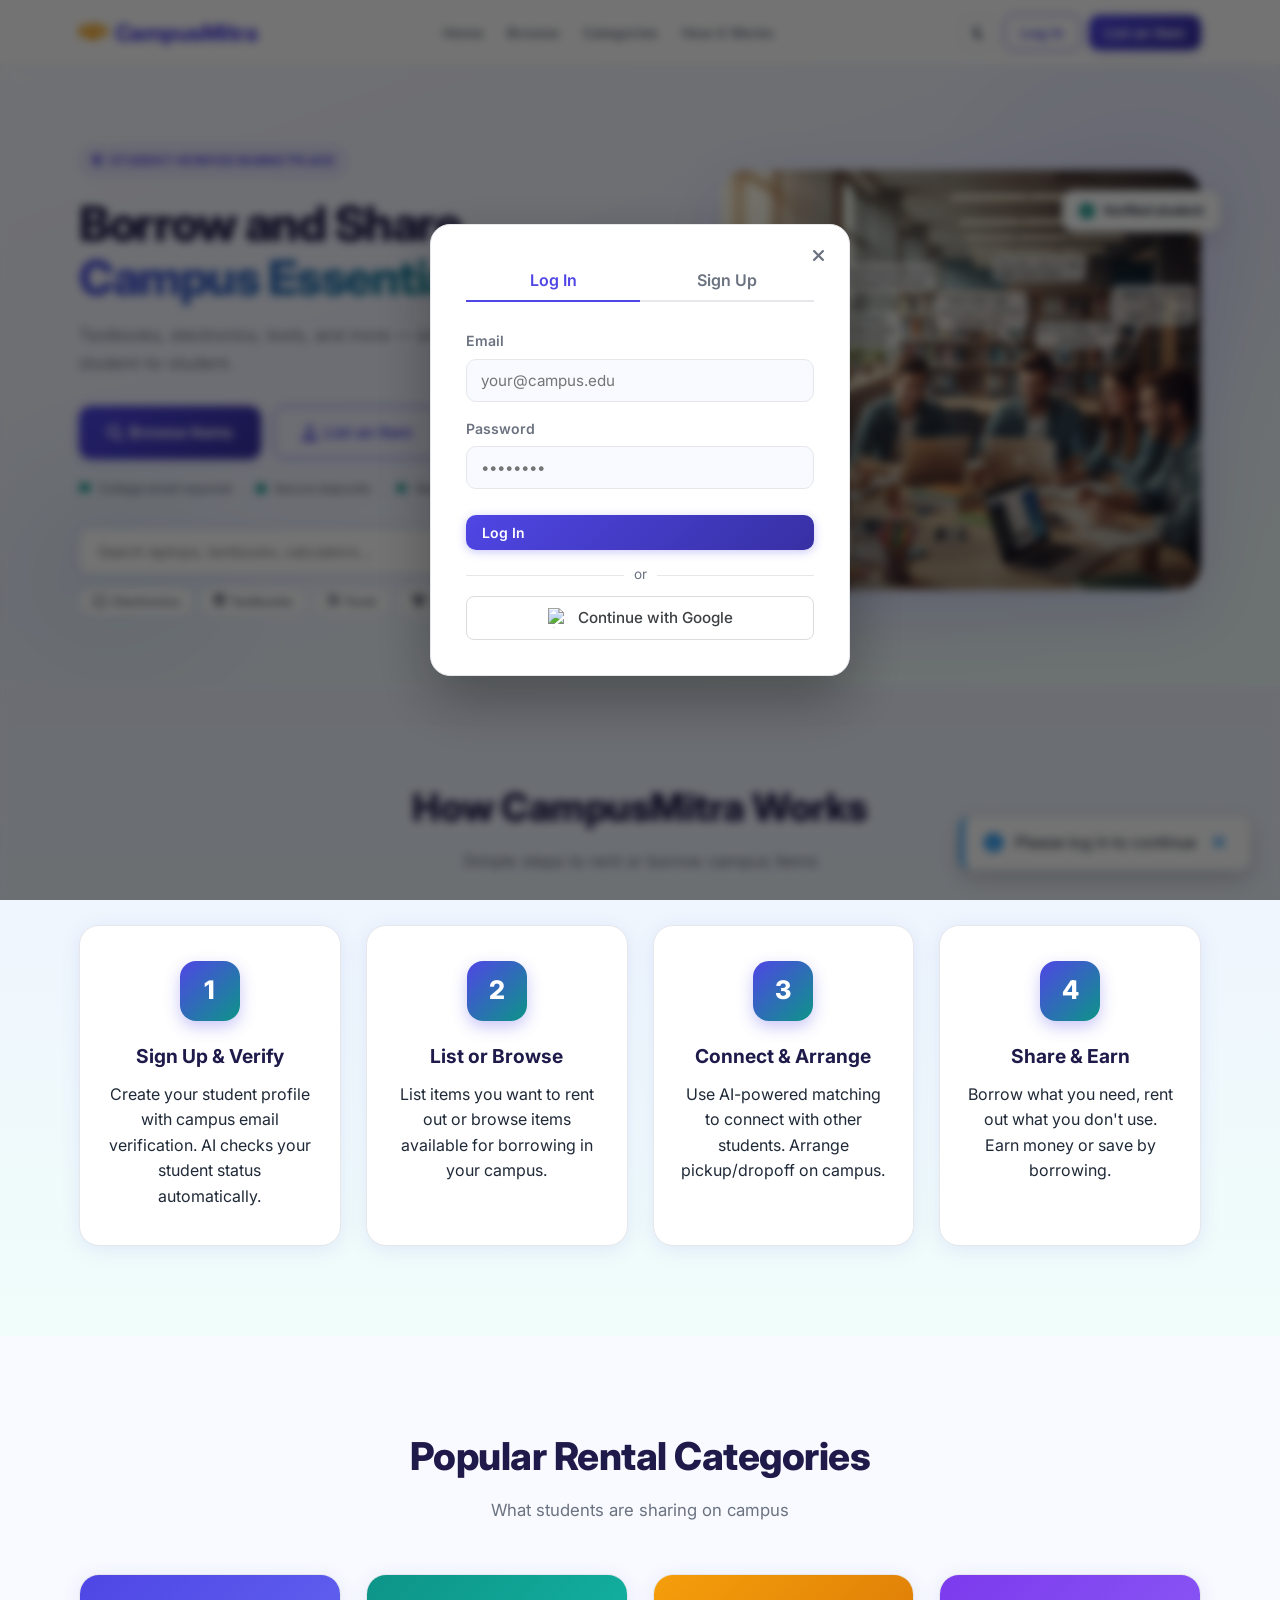
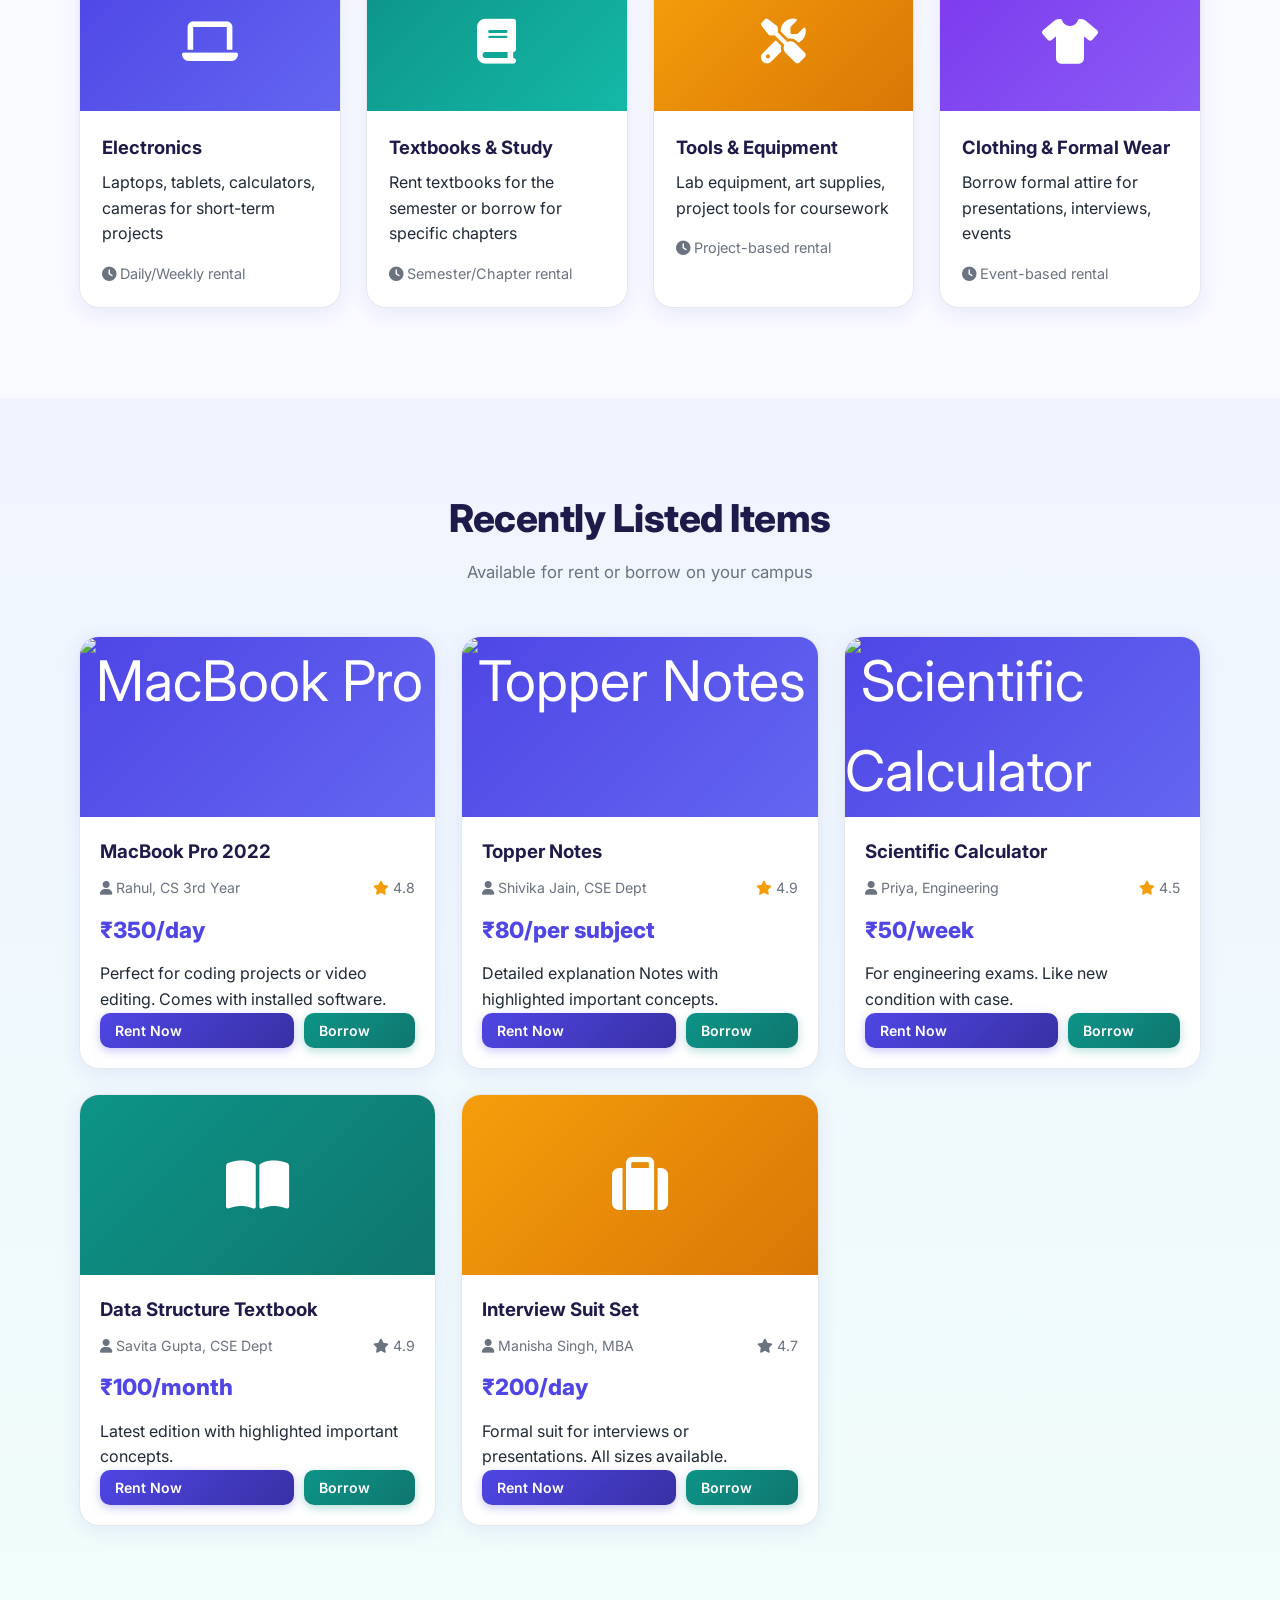
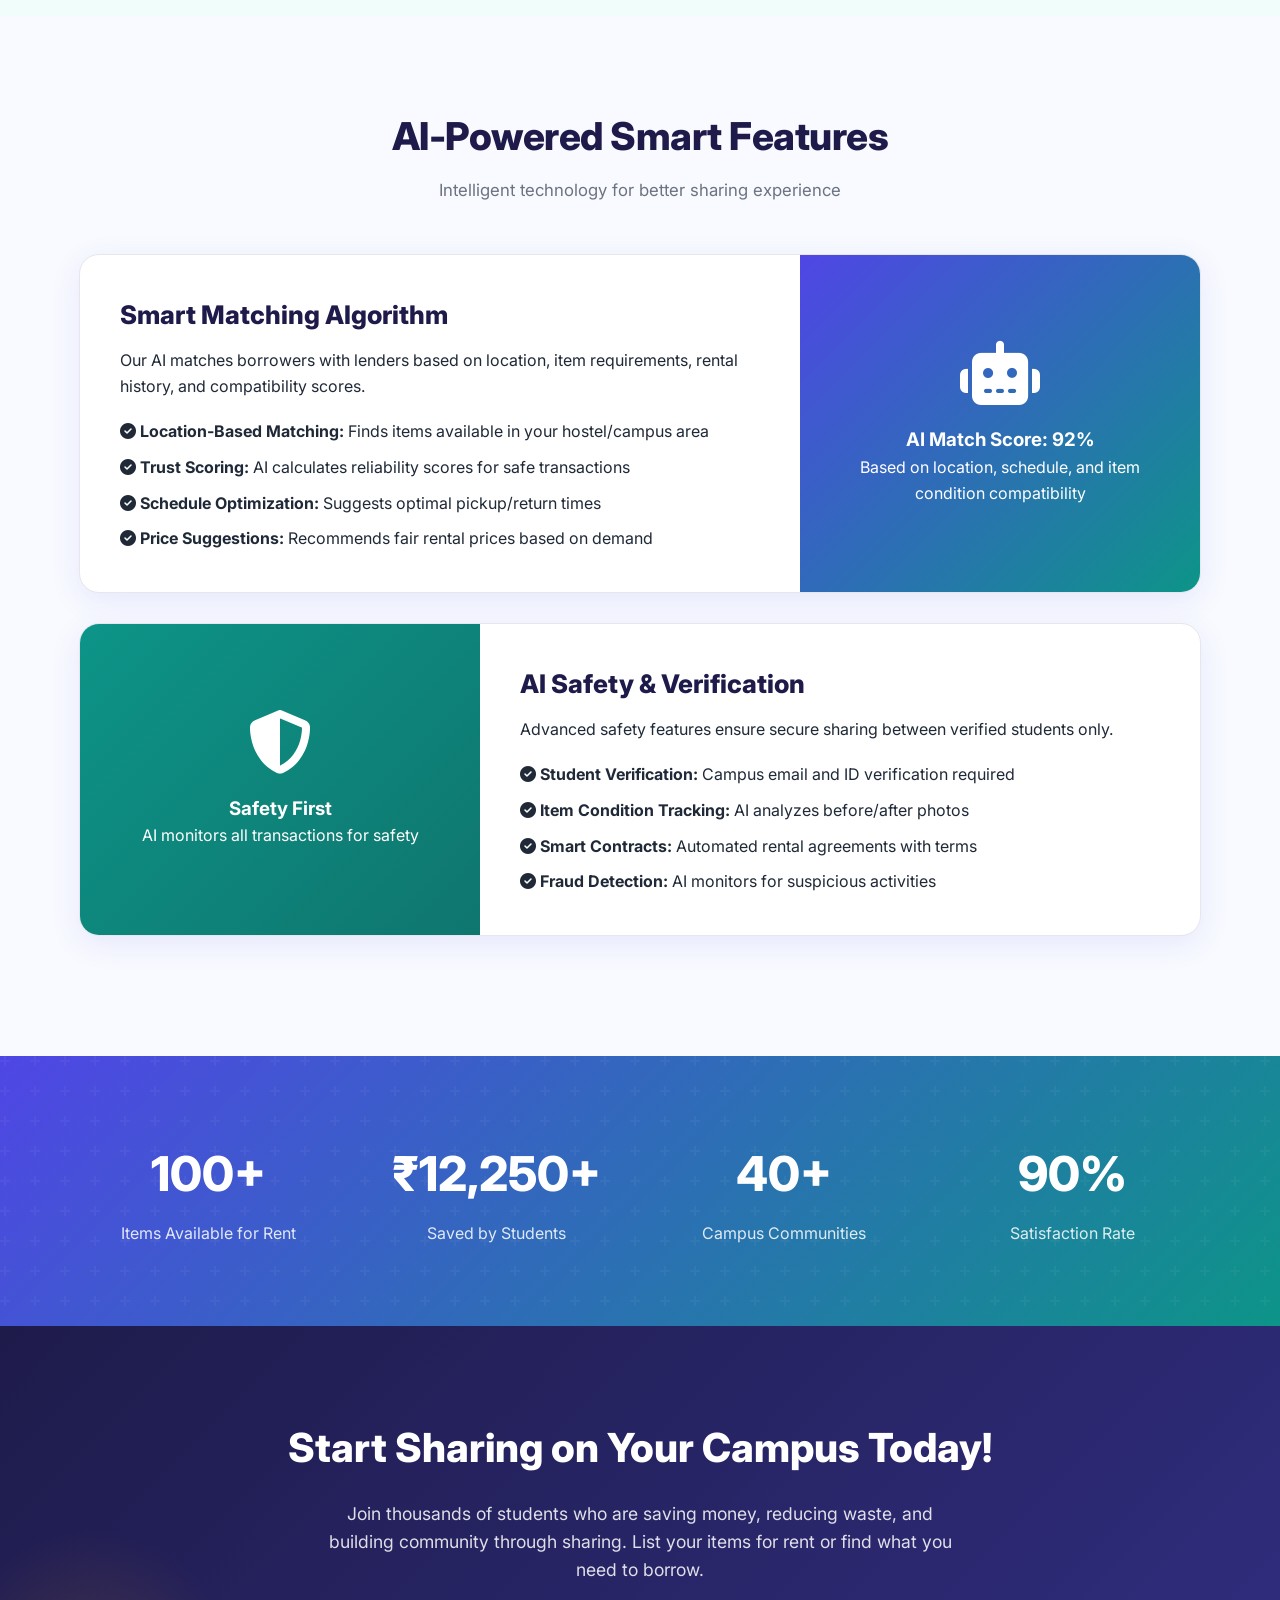
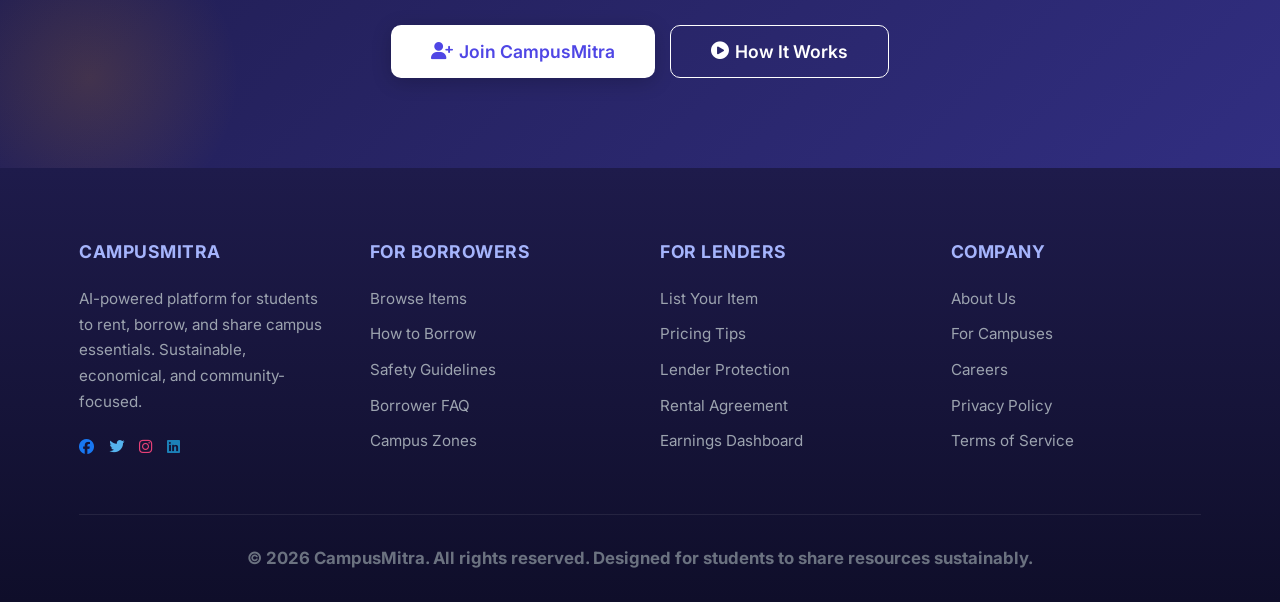
==== commit 10dac810: "Add files via upload" ====
--- a/frontend/borrower-dashboard.html
+++ b/frontend/borrower-dashboard.html
@@ -11,6 +11,7 @@
     <link rel="stylesheet" href="style.css">
     <link rel="stylesheet" href="dashboard.css">
     <script src="theme.js"></script>
+    <script src="chatbot.js" defer></script>
 </head>
 <body>
 
@@ -28,7 +29,7 @@
                 <li><a href="borrower-dashboard.html" class="nav-active">Borrower</a></li>
             </ul></nav>
             <div class="auth-buttons">
-                <button class="dark-toggle" id="darkToggle"><i class="fas fa-moon"></i> Dark</button>
+                <button class="dark-toggle" id="darkToggle" title="Toggle theme" aria-label="Toggle colour theme"><i class="fas fa-moon"></i></button>
                 <span class="dash-user-name" id="dashUserName"></span>
                 <button class="btn btn-outline" onclick="logout()">Log Out</button>
             </div>
@@ -104,29 +105,110 @@
         <!-- BROWSE TAB -->
         <div class="tab-content" id="tab-browse">
             <div class="dash-header">
-                <h1>Browse Available Items</h1>
-            </div>
-            <div class="browse-filters">
-                <div class="search-bar-dash">
-                    <i class="fas fa-search"></i>
-                    <input type="text" id="browseSearch" placeholder="Search items..." oninput="filterBrowse()" />
-                </div>
-                <select id="browseCategory" onchange="filterBrowse()">
-                    <option value="">All Categories</option>
-                    <option value="electronics">Electronics</option>
-                    <option value="textbooks">Textbooks</option>
-                    <option value="tools">Tools</option>
-                    <option value="clothing">Clothing</option>
-                </select>
-                <select id="browseCondition" onchange="filterBrowse()">
-                    <option value="">Any Condition</option>
-                    <option value="New">New</option>
-                    <option value="Excellent">Excellent</option>
-                    <option value="Good">Good</option>
-                </select>
-            </div>
-            <div class="browse-grid" id="browseGrid">
-                <div class="empty-state"><i class="fas fa-spinner fa-spin"></i><p>Loading items...</p></div>
+                <div>
+                    <h1>Browse Available Items</h1>
+                    <p id="p3ResultCount" style="color:var(--gray);font-size:0.9rem;margin-top:2px"></p>
+                </div>
+                <button class="btn btn-outline" style="font-size:0.82rem;padding:7px 14px" onclick="p3_saveCurrentSearch()" title="Save this search">
+                    <i class="fas fa-bookmark"></i> Save Search
+                </button>
+            </div>
+
+            <!-- Search bar with typeahead -->
+            <div class="p3-search-wrap">
+                <div class="p3-search-bar">
+                    <i class="fas fa-search p3-search-icon" aria-hidden="true"></i>
+                    <input type="text" id="p3SearchInput" class="p3-search-input"
+                        placeholder="Search laptops, textbooks, calculators…"
+                        autocomplete="off" aria-label="Search items" aria-autocomplete="list"
+                        aria-controls="p3SuggestBox" />
+                    <button class="p3-search-clear" id="p3SearchClear" onclick="p3_clearSearch()" aria-label="Clear search" style="display:none">
+                        <i class="fas fa-times"></i>
+                    </button>
+                </div>
+                <div class="p3-suggest-box" id="p3SuggestBox" role="listbox" style="display:none"></div>
+            </div>
+
+            <!-- Filter bar -->
+            <div class="p3-filter-bar" id="p3FilterBar">
+                <div class="p3-filter-row" id="p3FilterPanel">
+                    <div class="p3-filter-group">
+                        <label class="p3-filter-label" for="p3CatFilter">Category</label>
+                        <select id="p3CatFilter" class="p3-filter-select" aria-label="Filter by category">
+                            <option value="">All</option>
+                            <option value="electronics">Electronics</option>
+                            <option value="textbooks">Textbooks</option>
+                            <option value="tools">Tools</option>
+                            <option value="clothing">Clothing</option>
+                        </select>
+                    </div>
+                    <div class="p3-filter-group">
+                        <label class="p3-filter-label" for="p3CondFilter">Condition</label>
+                        <select id="p3CondFilter" class="p3-filter-select" aria-label="Filter by condition">
+                            <option value="">Any</option>
+                            <option value="New">New</option>
+                            <option value="Excellent">Excellent</option>
+                            <option value="Good">Good</option>
+                        </select>
+                    </div>
+                    <div class="p3-filter-group">
+                        <label class="p3-filter-label" for="p3UnitFilter">Price Unit</label>
+                        <select id="p3UnitFilter" class="p3-filter-select" aria-label="Filter by price unit">
+                            <option value="">Any</option>
+                            <option value="day">Per Day</option>
+                            <option value="week">Per Week</option>
+                            <option value="month">Per Month</option>
+                            <option value="event">Per Event</option>
+                            <option value="subject">Per Subject</option>
+                        </select>
+                    </div>
+                    <div class="p3-filter-group">
+                        <label class="p3-filter-label" for="p3AvailFilter">Availability</label>
+                        <select id="p3AvailFilter" class="p3-filter-select" aria-label="Filter by availability">
+                            <option value="">All</option>
+                            <option value="available">Available Now</option>
+                            <option value="rented">Rented</option>
+                        </select>
+                    </div>
+                    <div class="p3-filter-group p3-price-range">
+                        <label class="p3-filter-label">Price Range (₹)</label>
+                        <div style="display:flex;gap:6px;align-items:center">
+                            <input type="number" id="p3MinPrice" class="p3-price-input" placeholder="Min" min="0" aria-label="Minimum price" />
+                            <span style="color:var(--gray);font-size:0.8rem">–</span>
+                            <input type="number" id="p3MaxPrice" class="p3-price-input" placeholder="Max" min="0" aria-label="Maximum price" />
+                        </div>
+                    </div>
+                    <div class="p3-filter-group">
+                        <label class="p3-filter-label" for="p3DeptFilter">Department</label>
+                        <input type="text" id="p3DeptFilter" class="p3-filter-select" placeholder="e.g. CSE" aria-label="Filter by department" />
+                    </div>
+                </div>
+
+                <div class="p3-filter-actions">
+                    <div class="p3-sort-wrap">
+                        <label class="p3-filter-label" for="p3SortSelect" style="white-space:nowrap">Sort by</label>
+                        <select id="p3SortSelect" class="p3-filter-select" aria-label="Sort items">
+                            <option value="default">Default</option>
+                            <option value="price_asc">Price: Low → High</option>
+                            <option value="price_desc">Price: High → Low</option>
+                            <option value="name_asc">Name A–Z</option>
+                            <option value="newest">Newest First</option>
+                        </select>
+                    </div>
+                    <button class="p3-clear-btn" onclick="p3_clearAllFilters()" aria-label="Clear all filters">
+                        <i class="fas fa-times"></i> Clear All
+                    </button>
+                </div>
+            </div>
+
+            <!-- Active filter chips -->
+            <div class="p3-active-chips" id="p3ActiveChips" style="display:none"></div>
+
+            <!-- Results grid -->
+            <div class="browse-grid-v2" id="browseGrid">
+                <div class="ic-skeleton"><div class="skel-img"></div><div class="skel-body"><div class="skel-line"></div><div class="skel-line short"></div><div class="skel-line xshort"></div></div></div>
+                <div class="ic-skeleton"><div class="skel-img"></div><div class="skel-body"><div class="skel-line"></div><div class="skel-line short"></div><div class="skel-line xshort"></div></div></div>
+                <div class="ic-skeleton"><div class="skel-img"></div><div class="skel-body"><div class="skel-line"></div><div class="skel-line short"></div><div class="skel-line xshort"></div></div></div>
             </div>
         </div>
 
